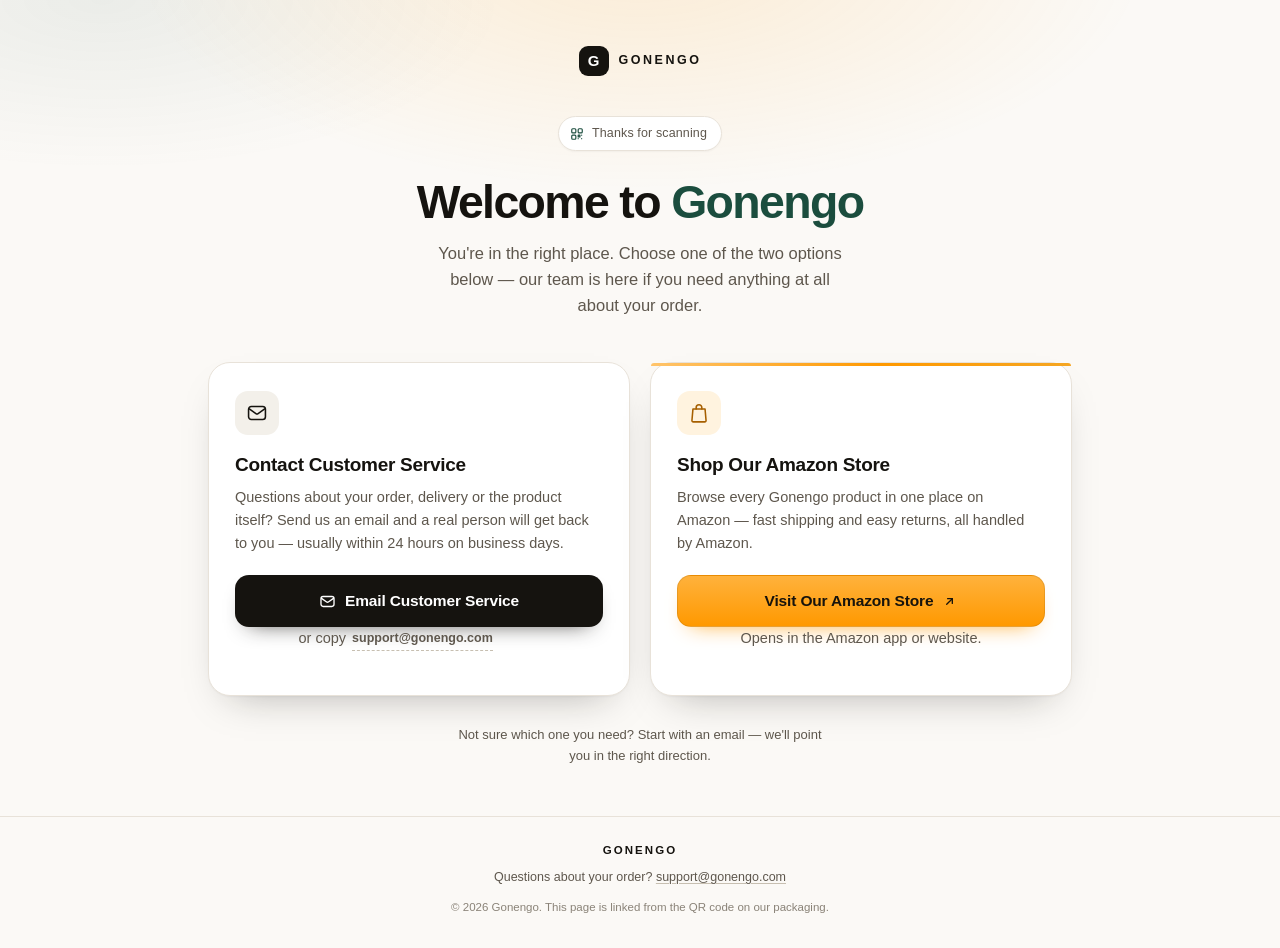
==== index.html @ 6c275774 "1" ====
<!DOCTYPE html>
<!--
  ============================================================
  只需要改两个地方 / ONLY TWO THINGS TO EDIT
   1) 客服邮箱       -> 搜索 "support@gonengo.com"（共 4 处：按钮 mailto、可见文字、页脚）
   2) 亚马逊店铺链接 -> 搜索 "amazon.com/stores"
  ============================================================
-->
<html lang="en">
<head>
<meta charset="utf-8">
<meta name="viewport" content="width=device-width, initial-scale=1">
<title>Gonengo — Customer Service &amp; Amazon Store</title>
<meta name="description" content="Thanks for scanning the code on your Gonengo package. Email our customer service team or shop the full range in our official Amazon store.">
<meta name="theme-color" content="#FBF9F6">
<meta name="color-scheme" content="light">
<meta property="og:type" content="website">
<meta property="og:title" content="Gonengo — Customer Service &amp; Amazon Store">
<meta property="og:description" content="Email our team or shop Gonengo on Amazon.">
<link rel="icon" href="data:image/svg+xml,%3Csvg xmlns='http://www.w3.org/2000/svg' viewBox='0 0 32 32'%3E%3Crect width='32' height='32' rx='8' fill='%23151310'/%3E%3Ctext x='16' y='22.5' font-family='Arial,Helvetica,sans-serif' font-size='17' font-weight='700' fill='%23fff' text-anchor='middle'%3EG%3C/text%3E%3C/svg%3E">
<style>
  :root{
    --bg:#FBF9F6;
    --surface:#FFFFFF;
    --ink:#15130F;
    --ink-soft:#5E574D;
    --line:#E8E2D9;
    --accent:#1B4D3E;
    --amazon:#FF9900;
    --radius:22px;
    --shadow:0 1px 2px rgba(21,19,15,.04), 0 18px 40px -22px rgba(21,19,15,.35);
  }

  *,*::before,*::after{box-sizing:border-box}

  html{-webkit-text-size-adjust:100%}

  body{
    margin:0;
    min-height:100vh;
    min-height:100svh;
    display:flex;
    flex-direction:column;
    background:var(--bg);
    color:var(--ink);
    font-family:-apple-system,BlinkMacSystemFont,"Segoe UI",Roboto,"Helvetica Neue",Arial,"Noto Sans",sans-serif;
    font-size:16px;
    line-height:1.55;
    -webkit-font-smoothing:antialiased;
    -moz-osx-font-smoothing:grayscale;
    overflow-x:hidden;
  }

  ::selection{background:var(--accent);color:#fff}

  /* soft light from the top of the page */
  .glow{
    position:fixed;
    top:0;left:0;right:0;
    height:60vh;
    pointer-events:none;
    z-index:0;
    background:
      radial-gradient(55% 60% at 50% -8%, rgba(255,153,0,.13), transparent 72%),
      radial-gradient(45% 45% at 8% 0%, rgba(27,77,62,.07), transparent 70%);
  }

  .wrap{
    position:relative;
    z-index:1;
    flex:1;
    width:100%;
    max-width:920px;
    margin:0 auto;
    padding:26px 20px 4px;
  }

  /* ---------- brand ---------- */
  .brand{
    display:flex;
    align-items:center;
    justify-content:center;
    gap:10px;
    padding:6px 0 30px;
  }
  .brand__mark{
    width:30px;height:30px;
    border-radius:9px;
    background:var(--ink);
    color:#fff;
    display:grid;place-items:center;
    font-size:15px;font-weight:700;
    letter-spacing:0;
    flex:none;
  }
  .brand__name{
    font-size:12.5px;
    font-weight:600;
    letter-spacing:.2em;
    text-transform:uppercase;
  }

  /* ---------- hero ---------- */
  .hero{
    max-width:620px;
    margin:0 auto;
    text-align:center;
  }
  .pill{
    display:inline-flex;
    align-items:center;
    gap:8px;
    margin:0 0 22px;
    padding:7px 14px 7px 11px;
    background:var(--surface);
    border:1px solid var(--line);
    border-radius:999px;
    box-shadow:0 1px 2px rgba(21,19,15,.04);
    font-size:12.5px;
    font-weight:500;
    color:var(--ink-soft);
    letter-spacing:.01em;
  }
  .pill svg{color:var(--accent);flex:none}

  h1{
    margin:0 0 14px;
    font-size:clamp(2rem,7.4vw,2.9rem);
    line-height:1.08;
    font-weight:700;
    letter-spacing:-.035em;
    text-wrap:balance;
  }
  h1 span{color:var(--accent)}

  .lede{
    margin:0 auto;
    max-width:44ch;
    color:var(--ink-soft);
    font-size:clamp(15px,3.9vw,16.5px);
    text-wrap:pretty;
  }

  /* ---------- cards ---------- */
  .cards{
    display:grid;
    grid-template-columns:1fr;
    gap:16px;
    margin:34px 0 0;
  }

  .card{
    position:relative;
    display:flex;
    flex-direction:column;
    background:var(--surface);
    border:1px solid var(--line);
    border-radius:var(--radius);
    padding:24px 22px 22px;
    box-shadow:var(--shadow);
    animation:rise .65s cubic-bezier(.2,.7,.2,1) both;
  }
  .card:nth-child(2){animation-delay:.09s}

  @keyframes rise{
    from{opacity:0;transform:translateY(14px)}
    to{opacity:1;transform:none}
  }

  /* thin colour strip on the store card */
  .card--store::before{
    content:"";
    position:absolute;
    inset:0 0 auto;
    height:3px;
    border-radius:var(--radius) var(--radius) 0 0;
    background:linear-gradient(90deg,#FFC46B,#FF9900 55%,#F5A623);
  }

  .card__icon{
    width:44px;height:44px;
    margin-bottom:18px;
    border-radius:13px;
    display:grid;place-items:center;
    background:#F3F0EA;
    color:var(--ink);
  }
  .card--store .card__icon{
    background:#FFF3DF;
    color:#A65F00;
  }

  .card h2{
    margin:0 0 8px;
    font-size:19px;
    line-height:1.3;
    font-weight:650;
    letter-spacing:-.015em;
  }
  .card p{
    margin:0 0 20px;
    color:var(--ink-soft);
    font-size:14.5px;
    line-height:1.6;
    text-wrap:pretty;
  }
  .card .btn{margin-top:auto}

  /* ---------- buttons ---------- */
  .btn{
    display:inline-flex;
    align-items:center;
    justify-content:center;
    gap:9px;
    width:100%;
    min-height:52px;
    padding:0 20px;
    border:1px solid transparent;
    border-radius:14px;
    font-family:inherit;
    font-size:15.5px;
    font-weight:600;
    letter-spacing:-.01em;
    text-decoration:none;
    cursor:pointer;
    -webkit-tap-highlight-color:transparent;
    transition:transform .18s ease, box-shadow .22s ease, background-color .18s ease, filter .18s ease;
  }
  .btn svg{flex:none}

  .btn--primary{
    background:var(--ink);
    color:#fff;
    box-shadow:0 10px 22px -14px rgba(21,19,15,.85);
  }
  .btn--amazon{
    background:linear-gradient(180deg,#FFB23C,#FF9900);
    color:#17130C;
    border-color:rgba(120,70,0,.16);
    box-shadow:0 10px 22px -14px rgba(255,153,0,.95);
  }

  .btn:active{transform:scale(.988)}
  .btn:focus-visible{
    outline:2px solid var(--accent);
    outline-offset:3px;
  }

  @media (hover:hover){
    .btn--primary:hover{background:#000;transform:translateY(-1px)}
    .btn--amazon:hover{filter:brightness(1.045);transform:translateY(-1px)}
    .card:hover{box-shadow:0 1px 2px rgba(21,19,15,.04), 0 26px 50px -24px rgba(21,19,15,.42)}
  }

  /* ---------- small print inside cards ---------- */
  .meta{
    display:flex;
    align-items:center;
    justify-content:center;
    flex-wrap:wrap;
    gap:2px 6px;
    margin:13px 0 0;
    font-size:12.5px;
    line-height:1.7;
    color:var(--ink-soft);
    text-align:center;
  }
  .copy-btn{
    font:inherit;
    font-size:12.5px;
    font-weight:600;
    color:var(--ink-soft);
    background:none;
    border:0;
    padding:0 0 2px;
    border-bottom:1px dashed #C7BFB1;
    cursor:pointer;
    transition:color .15s, border-color .15s;
  }
  .copy-btn:focus-visible{outline:2px solid var(--accent);outline-offset:3px;border-radius:3px}
  @media (hover:hover){.copy-btn:hover{color:var(--ink);border-color:var(--ink)}}

  .status{
    font-size:12px;
    font-weight:600;
    color:var(--accent);
    opacity:0;
    transition:opacity .2s;
  }
  .status.is-on{opacity:1}

  /* ---------- hint + footer ---------- */
  .hint{
    max-width:52ch;
    margin:28px auto 0;
    text-align:center;
    font-size:13px;
    line-height:1.65;
    color:var(--ink-soft);
  }

  footer{
    position:relative;
    z-index:1;
    margin-top:46px;
    padding:24px 20px calc(30px + env(safe-area-inset-bottom));
    border-top:1px solid var(--line);
    text-align:center;
    color:var(--ink-soft);
    font-size:12.5px;
    line-height:1.7;
  }
  .footer__brand{
    margin:0 0 6px;
    font-size:11.5px;
    font-weight:600;
    letter-spacing:.18em;
    text-transform:uppercase;
    color:var(--ink);
  }
  footer p{margin:0}
  footer a{color:var(--ink-soft);text-decoration:underline;text-underline-offset:2px;text-decoration-color:#C7BFB1}
  @media (hover:hover){footer a:hover{color:var(--ink);text-decoration-color:var(--ink)}}
  .fine{
    margin-top:10px;
    font-size:11.5px;
    color:#8A8378;
  }

  /* ---------- desktop ---------- */
  @media (min-width:760px){
    .wrap{padding:40px 28px 4px}
    .brand{padding-bottom:40px}
    .cards{grid-template-columns:1fr 1fr;gap:20px;margin-top:44px}
    .card{padding:28px 26px 24px}
    .hero .pill{margin-bottom:26px}
  }

  @media (prefers-reduced-motion:reduce){
    *,*::before,*::after{
      animation-duration:.001ms !important;
      animation-delay:0ms !important;
      transition-duration:.001ms !important;
    }
  }
</style>
</head>
<body>

<div class="glow" aria-hidden="true"></div>

<main class="wrap">

  <header class="brand">
    <span class="brand__mark" aria-hidden="true">G</span>
    <span class="brand__name">Gonengo</span>
  </header>

  <section class="hero">
    <p class="pill">
      <svg width="14" height="14" viewBox="0 0 24 24" fill="none" stroke="currentColor" stroke-width="2" stroke-linecap="round" stroke-linejoin="round" aria-hidden="true">
        <rect x="3" y="3" width="7" height="7" rx="1.6"/>
        <rect x="14" y="3" width="7" height="7" rx="1.6"/>
        <rect x="3" y="14" width="7" height="7" rx="1.6"/>
        <path d="M14 14h3v3h-3zM20 14v.01M14 20v.01M20 20v.01"/>
      </svg>
      Thanks for scanning
    </p>

    <h1>Welcome to <span>Gonengo</span></h1>
    <p class="lede">
      You're in the right place. Choose one of the two options below — our team is here
      if you need anything at all about your order.
    </p>
  </section>

  <section class="cards">

    <!-- ============ 1. CUSTOMER SERVICE ============ -->
    <article class="card">
      <div class="card__icon" aria-hidden="true">
        <svg width="22" height="22" viewBox="0 0 24 24" fill="none" stroke="currentColor" stroke-width="1.7" stroke-linecap="round" stroke-linejoin="round">
          <rect x="2.8" y="5" width="18.4" height="14" rx="3"/>
          <path d="m3.6 7.6 7.2 5.1a2.1 2.1 0 0 0 2.4 0l7.2-5.1"/>
        </svg>
      </div>

      <h2>Contact Customer Service</h2>
      <p>
        Questions about your order, delivery or the product itself? Send us an email and a
        real person will get back to you — usually within 24 hours on business days.
      </p>

      <a class="btn btn--primary"
         href="mailto:support@gonengo.com?subject=Order%20help%20-%20Gonengo&body=Hi%20Gonengo%20team%2C%0A%0AI%20scanned%20the%20code%20on%20my%20package.%0A%0AMy%20question%3A%20%0A%0AOrder%20number%20(if%20any)%3A%20%0A">
        <svg width="17" height="17" viewBox="0 0 24 24" fill="none" stroke="currentColor" stroke-width="1.9" stroke-linecap="round" stroke-linejoin="round" aria-hidden="true">
          <rect x="2.8" y="5" width="18.4" height="14" rx="3"/>
          <path d="m3.6 7.6 7.2 5.1a2.1 2.1 0 0 0 2.4 0l7.2-5.1"/>
        </svg>
        Email Customer Service
      </a>

      <p class="meta">
        <span>or copy</span>
        <button type="button" class="copy-btn" data-copy="support@gonengo.com">support@gonengo.com</button>
        <span class="status" id="copy-status" role="status" aria-live="polite">Copied</span>
      </p>
    </article>

    <!-- ============ 2. AMAZON STORE ============ -->
    <article class="card card--store">
      <div class="card__icon" aria-hidden="true">
        <svg width="22" height="22" viewBox="0 0 24 24" fill="none" stroke="currentColor" stroke-width="1.7" stroke-linecap="round" stroke-linejoin="round">
          <path d="M5.4 7.6h13.2l1.1 12.6a1.4 1.4 0 0 1-1.4 1.5H5.7a1.4 1.4 0 0 1-1.4-1.5L5.4 7.6Z"/>
          <path d="M8.9 7.6V6.2a3.1 3.1 0 0 1 6.2 0v1.4"/>
        </svg>
      </div>

      <h2>Shop Our Amazon Store</h2>
      <p>
        Browse every Gonengo product in one place on Amazon — fast shipping and easy
        returns, all handled by Amazon.
      </p>

      <a class="btn btn--amazon"
         href="https://www.amazon.com/stores/page/F97393AD-041B-486A-B5DB-0F503C40956B"
         target="_blank" rel="noopener">
        Visit Our Amazon Store
        <svg width="15" height="15" viewBox="0 0 24 24" fill="none" stroke="currentColor" stroke-width="2.1" stroke-linecap="round" stroke-linejoin="round" aria-hidden="true">
          <path d="M7.5 16.5 16.5 7.5"/>
          <path d="M9 7.5h7.5V15"/>
        </svg>
      </a>

      <p class="meta">Opens in the Amazon app or website.</p>
    </article>

  </section>

  <p class="hint">
    Not sure which one you need? Start with an email — we'll point you in the right direction.
  </p>

</main>

<footer>
  <p class="footer__brand">Gonengo</p>
  <p>Questions about your order? <a href="mailto:support@gonengo.com?subject=Order%20help%20-%20Gonengo">support@gonengo.com</a></p>
  <p class="fine">© <span id="year">2026</span> Gonengo. This page is linked from the QR code on our packaging.</p>
</footer>

<script>
  (function () {
    var year = document.getElementById('year');
    if (year) year.textContent = new Date().getFullYear();

    var status = document.getElementById('copy-status');
    document.querySelectorAll('[data-copy]').forEach(function (btn) {
      btn.addEventListener('click', function () {
        var text = btn.getAttribute('data-copy');
        if (!navigator.clipboard || !navigator.clipboard.writeText) return;
        navigator.clipboard.writeText(text).then(function () {
          if (!status) return;
          status.classList.add('is-on');
          setTimeout(function () { status.classList.remove('is-on'); }, 1600);
        }).catch(function () {});
      });
    });
  })();
</script>

</body>
</html>
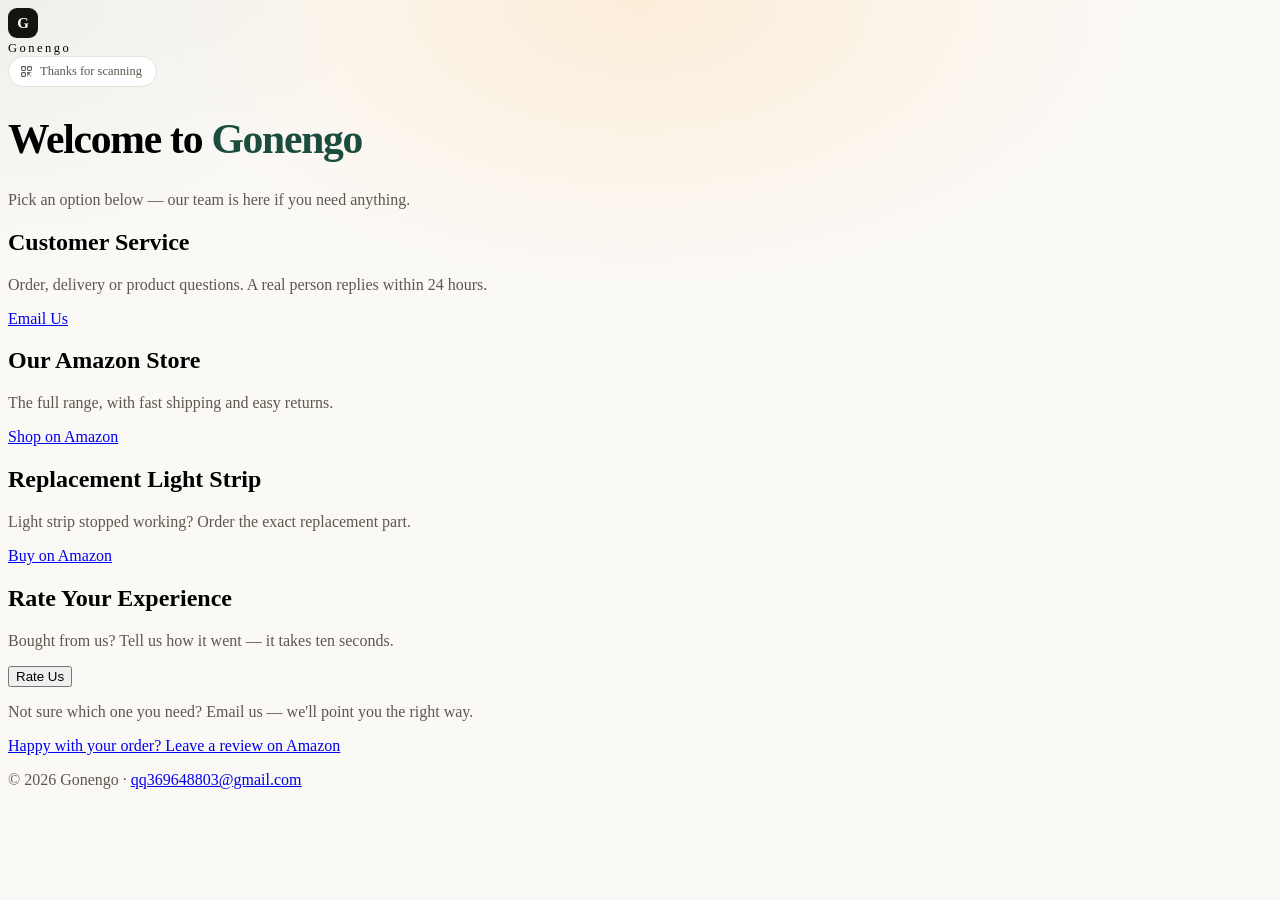
==== commit 42c00cf7: "2" ====
--- a/index.html
+++ b/index.html
@@ -1,471 +1,386 @@
 <!DOCTYPE html>
 <!--
   ============================================================
-  只需要改两个地方 / ONLY TWO THINGS TO EDIT
-   1) 客服邮箱       -> 搜索 "support@gonengo.com"（共 4 处：按钮 mailto、可见文字、页脚）
-   2) 亚马逊店铺链接 -> 搜索 "amazon.com/stores"
+  样式：Bootstrap 5.3.3（本地 vendor/bootstrap.min.css，无 CDN 依赖）
+  要改的 4 个链接，直接搜关键词：
+    1) 客服邮箱        -> "qq369648803@gmail.com"
+    2) 亚马逊店铺      -> "amazon.com/stores"
+    3) 灯条购买        -> "B0DC6FLTDQ"
+    4) 评论跳转        -> "review-your-purchases"
   ============================================================
 -->
-<html lang="en">
+<html lang="en" data-bs-theme="light">
 <head>
 <meta charset="utf-8">
 <meta name="viewport" content="width=device-width, initial-scale=1">
 <title>Gonengo — Customer Service &amp; Amazon Store</title>
-<meta name="description" content="Thanks for scanning the code on your Gonengo package. Email our customer service team or shop the full range in our official Amazon store.">
+<meta name="description" content="Thanks for scanning the code on your Gonengo package. Contact our team, shop our Amazon store, order a replacement part, or rate your experience.">
 <meta name="theme-color" content="#FBF9F6">
-<meta name="color-scheme" content="light">
-<meta property="og:type" content="website">
-<meta property="og:title" content="Gonengo — Customer Service &amp; Amazon Store">
-<meta property="og:description" content="Email our team or shop Gonengo on Amazon.">
 <link rel="icon" href="data:image/svg+xml,%3Csvg xmlns='http://www.w3.org/2000/svg' viewBox='0 0 32 32'%3E%3Crect width='32' height='32' rx='8' fill='%23151310'/%3E%3Ctext x='16' y='22.5' font-family='Arial,Helvetica,sans-serif' font-size='17' font-weight='700' fill='%23fff' text-anchor='middle'%3EG%3C/text%3E%3C/svg%3E">
+<link rel="stylesheet" href="vendor/bootstrap.min.css">
 <style>
+  /* --- 只在 Bootstrap 之上做一层“品牌皮”，不重写布局 --- */
   :root{
-    --bg:#FBF9F6;
-    --surface:#FFFFFF;
-    --ink:#15130F;
-    --ink-soft:#5E574D;
-    --line:#E8E2D9;
-    --accent:#1B4D3E;
-    --amazon:#FF9900;
-    --radius:22px;
-    --shadow:0 1px 2px rgba(21,19,15,.04), 0 18px 40px -22px rgba(21,19,15,.35);
-  }
-
-  *,*::before,*::after{box-sizing:border-box}
-
-  html{-webkit-text-size-adjust:100%}
+    --bs-body-bg:#FBF9F6;
+    --bs-body-color:#15130F;
+    --bs-body-color-rgb:21,19,15;
+    --bs-border-color:#E8E2D9;
+    --bs-secondary-color:#5E574D;
+    --bs-border-radius:14px;
+    --bs-border-radius-lg:16px;
+    --bs-border-radius-xl:20px;
+    --bs-warning:#FF9900;
+    --bs-warning-rgb:255,153,0;
+    --brand-green:#1B4D3E;
+  }
 
   body{
-    margin:0;
-    min-height:100vh;
-    min-height:100svh;
-    display:flex;
-    flex-direction:column;
-    background:var(--bg);
-    color:var(--ink);
-    font-family:-apple-system,BlinkMacSystemFont,"Segoe UI",Roboto,"Helvetica Neue",Arial,"Noto Sans",sans-serif;
-    font-size:16px;
-    line-height:1.55;
+    background:
+      radial-gradient(55% 45% at 50% 0%, rgba(255,153,0,.12), transparent 70%),
+      radial-gradient(40% 40% at 0% 0%, rgba(27,77,62,.06), transparent 70%),
+      var(--bs-body-bg);
+    background-attachment:fixed;
     -webkit-font-smoothing:antialiased;
-    -moz-osx-font-smoothing:grayscale;
-    overflow-x:hidden;
-  }
-
-  ::selection{background:var(--accent);color:#fff}
-
-  /* soft light from the top of the page */
-  .glow{
-    position:fixed;
-    top:0;left:0;right:0;
-    height:60vh;
-    pointer-events:none;
-    z-index:0;
-    background:
-      radial-gradient(55% 60% at 50% -8%, rgba(255,153,0,.13), transparent 72%),
-      radial-gradient(45% 45% at 8% 0%, rgba(27,77,62,.07), transparent 70%);
-  }
-
-  .wrap{
-    position:relative;
-    z-index:1;
-    flex:1;
-    width:100%;
-    max-width:920px;
-    margin:0 auto;
-    padding:26px 20px 4px;
-  }
-
-  /* ---------- brand ---------- */
-  .brand{
-    display:flex;
-    align-items:center;
-    justify-content:center;
-    gap:10px;
-    padding:6px 0 30px;
-  }
-  .brand__mark{
-    width:30px;height:30px;
-    border-radius:9px;
-    background:var(--ink);
-    color:#fff;
+  }
+
+  .brand-mark{
+    width:30px;height:30px;border-radius:9px;background:#15130F;color:#fff;
+    display:grid;place-items:center;font-size:15px;font-weight:700;
+  }
+
+  .pill{
+    display:inline-flex;align-items:center;gap:7px;
+    padding:7px 14px 7px 11px;border-radius:999px;
+    background:#fff;border:1px solid var(--bs-border-color);
+    font-size:12.5px;color:var(--bs-secondary-color);
+  }
+
+  .brand-accent{color:var(--brand-green)}
+
+  .card{--bs-card-bg:#fff;--bs-card-border-color:var(--bs-border-color);--bs-card-border-radius:20px}
+
+  .btn-warning{
+    --bs-btn-color:#17130C;--bs-btn-hover-color:#17130C;--bs-btn-active-color:#17130C;
+    --bs-btn-bg:#FF9900;--bs-btn-hover-bg:#FFA81F;--bs-btn-active-bg:#F08C00;
+    --bs-btn-border-color:#F09100;
+  }
+
+  /* --- 评分弹窗 --- */
+  dialog{
+    width:min(400px, calc(100% - 28px));
+    padding:0;border:0;border-radius:22px;background:#fff;color:var(--bs-body-color);
+    box-shadow:0 30px 70px -30px rgba(0,0,0,.55);
+  }
+  dialog:focus{outline:none}
+  dialog::backdrop{background:rgba(21,19,15,.45)}
+  dialog[open]{animation:pop .18s ease-out}
+  @keyframes pop{from{opacity:0;transform:translateY(8px) scale(.98)}to{opacity:1;transform:none}}
+
+  .star{
+    width:46px;height:46px;padding:0;border-radius:14px;
+    border:1px solid var(--bs-border-color);background:#fff;color:#C3BCAF;
     display:grid;place-items:center;
-    font-size:15px;font-weight:700;
-    letter-spacing:0;
-    flex:none;
-  }
-  .brand__name{
-    font-size:12.5px;
-    font-weight:600;
-    letter-spacing:.2em;
-    text-transform:uppercase;
-  }
-
-  /* ---------- hero ---------- */
-  .hero{
-    max-width:620px;
-    margin:0 auto;
-    text-align:center;
-  }
-  .pill{
-    display:inline-flex;
-    align-items:center;
-    gap:8px;
-    margin:0 0 22px;
-    padding:7px 14px 7px 11px;
-    background:var(--surface);
-    border:1px solid var(--line);
-    border-radius:999px;
-    box-shadow:0 1px 2px rgba(21,19,15,.04);
-    font-size:12.5px;
-    font-weight:500;
-    color:var(--ink-soft);
-    letter-spacing:.01em;
-  }
-  .pill svg{color:var(--accent);flex:none}
-
-  h1{
-    margin:0 0 14px;
-    font-size:clamp(2rem,7.4vw,2.9rem);
-    line-height:1.08;
-    font-weight:700;
-    letter-spacing:-.035em;
-    text-wrap:balance;
-  }
-  h1 span{color:var(--accent)}
-
-  .lede{
-    margin:0 auto;
-    max-width:44ch;
-    color:var(--ink-soft);
-    font-size:clamp(15px,3.9vw,16.5px);
-    text-wrap:pretty;
-  }
-
-  /* ---------- cards ---------- */
-  .cards{
-    display:grid;
-    grid-template-columns:1fr;
-    gap:16px;
-    margin:34px 0 0;
-  }
-
-  .card{
-    position:relative;
-    display:flex;
-    flex-direction:column;
-    background:var(--surface);
-    border:1px solid var(--line);
-    border-radius:var(--radius);
-    padding:24px 22px 22px;
-    box-shadow:var(--shadow);
-    animation:rise .65s cubic-bezier(.2,.7,.2,1) both;
-  }
-  .card:nth-child(2){animation-delay:.09s}
-
-  @keyframes rise{
-    from{opacity:0;transform:translateY(14px)}
-    to{opacity:1;transform:none}
-  }
-
-  /* thin colour strip on the store card */
-  .card--store::before{
-    content:"";
-    position:absolute;
-    inset:0 0 auto;
-    height:3px;
-    border-radius:var(--radius) var(--radius) 0 0;
-    background:linear-gradient(90deg,#FFC46B,#FF9900 55%,#F5A623);
-  }
-
-  .card__icon{
-    width:44px;height:44px;
-    margin-bottom:18px;
-    border-radius:13px;
-    display:grid;place-items:center;
-    background:#F3F0EA;
-    color:var(--ink);
-  }
-  .card--store .card__icon{
-    background:#FFF3DF;
-    color:#A65F00;
-  }
-
-  .card h2{
-    margin:0 0 8px;
-    font-size:19px;
-    line-height:1.3;
-    font-weight:650;
-    letter-spacing:-.015em;
-  }
-  .card p{
-    margin:0 0 20px;
-    color:var(--ink-soft);
-    font-size:14.5px;
-    line-height:1.6;
-    text-wrap:pretty;
-  }
-  .card .btn{margin-top:auto}
-
-  /* ---------- buttons ---------- */
-  .btn{
-    display:inline-flex;
-    align-items:center;
-    justify-content:center;
-    gap:9px;
-    width:100%;
-    min-height:52px;
-    padding:0 20px;
-    border:1px solid transparent;
-    border-radius:14px;
-    font-family:inherit;
-    font-size:15.5px;
-    font-weight:600;
-    letter-spacing:-.01em;
-    text-decoration:none;
-    cursor:pointer;
+    transition:color .15s ease, background-color .15s ease, border-color .15s ease;
     -webkit-tap-highlight-color:transparent;
-    transition:transform .18s ease, box-shadow .22s ease, background-color .18s ease, filter .18s ease;
-  }
-  .btn svg{flex:none}
-
-  .btn--primary{
-    background:var(--ink);
-    color:#fff;
-    box-shadow:0 10px 22px -14px rgba(21,19,15,.85);
-  }
-  .btn--amazon{
-    background:linear-gradient(180deg,#FFB23C,#FF9900);
-    color:#17130C;
-    border-color:rgba(120,70,0,.16);
-    box-shadow:0 10px 22px -14px rgba(255,153,0,.95);
-  }
-
-  .btn:active{transform:scale(.988)}
-  .btn:focus-visible{
-    outline:2px solid var(--accent);
-    outline-offset:3px;
-  }
-
-  @media (hover:hover){
-    .btn--primary:hover{background:#000;transform:translateY(-1px)}
-    .btn--amazon:hover{filter:brightness(1.045);transform:translateY(-1px)}
-    .card:hover{box-shadow:0 1px 2px rgba(21,19,15,.04), 0 26px 50px -24px rgba(21,19,15,.42)}
-  }
-
-  /* ---------- small print inside cards ---------- */
-  .meta{
-    display:flex;
-    align-items:center;
-    justify-content:center;
-    flex-wrap:wrap;
-    gap:2px 6px;
-    margin:13px 0 0;
-    font-size:12.5px;
-    line-height:1.7;
-    color:var(--ink-soft);
-    text-align:center;
-  }
-  .copy-btn{
-    font:inherit;
-    font-size:12.5px;
-    font-weight:600;
-    color:var(--ink-soft);
-    background:none;
-    border:0;
-    padding:0 0 2px;
-    border-bottom:1px dashed #C7BFB1;
-    cursor:pointer;
-    transition:color .15s, border-color .15s;
-  }
-  .copy-btn:focus-visible{outline:2px solid var(--accent);outline-offset:3px;border-radius:3px}
-  @media (hover:hover){.copy-btn:hover{color:var(--ink);border-color:var(--ink)}}
-
-  .status{
-    font-size:12px;
-    font-weight:600;
-    color:var(--accent);
-    opacity:0;
-    transition:opacity .2s;
-  }
-  .status.is-on{opacity:1}
-
-  /* ---------- hint + footer ---------- */
-  .hint{
-    max-width:52ch;
-    margin:28px auto 0;
-    text-align:center;
-    font-size:13px;
-    line-height:1.65;
-    color:var(--ink-soft);
-  }
-
-  footer{
-    position:relative;
-    z-index:1;
-    margin-top:46px;
-    padding:24px 20px calc(30px + env(safe-area-inset-bottom));
-    border-top:1px solid var(--line);
-    text-align:center;
-    color:var(--ink-soft);
-    font-size:12.5px;
-    line-height:1.7;
-  }
-  .footer__brand{
-    margin:0 0 6px;
-    font-size:11.5px;
-    font-weight:600;
-    letter-spacing:.18em;
-    text-transform:uppercase;
-    color:var(--ink);
-  }
-  footer p{margin:0}
-  footer a{color:var(--ink-soft);text-decoration:underline;text-underline-offset:2px;text-decoration-color:#C7BFB1}
-  @media (hover:hover){footer a:hover{color:var(--ink);text-decoration-color:var(--ink)}}
-  .fine{
-    margin-top:10px;
-    font-size:11.5px;
-    color:#8A8378;
-  }
-
-  /* ---------- desktop ---------- */
-  @media (min-width:760px){
-    .wrap{padding:40px 28px 4px}
-    .brand{padding-bottom:40px}
-    .cards{grid-template-columns:1fr 1fr;gap:20px;margin-top:44px}
-    .card{padding:28px 26px 24px}
-    .hero .pill{margin-bottom:26px}
-  }
+  }
+  .star:hover{border-color:#E9C89A}
+  .star.is-on{color:#FF9900;background:#FFF6E6;border-color:#F5C77E}
+  .star:focus-visible{outline:2px solid var(--brand-green);outline-offset:2px}
 
   @media (prefers-reduced-motion:reduce){
-    *,*::before,*::after{
-      animation-duration:.001ms !important;
-      animation-delay:0ms !important;
-      transition-duration:.001ms !important;
-    }
+    *{animation-duration:.001ms !important;transition-duration:.001ms !important}
   }
 </style>
 </head>
 <body>
 
-<div class="glow" aria-hidden="true"></div>
-
-<main class="wrap">
-
-  <header class="brand">
-    <span class="brand__mark" aria-hidden="true">G</span>
-    <span class="brand__name">Gonengo</span>
-  </header>
-
-  <section class="hero">
-    <p class="pill">
-      <svg width="14" height="14" viewBox="0 0 24 24" fill="none" stroke="currentColor" stroke-width="2" stroke-linecap="round" stroke-linejoin="round" aria-hidden="true">
-        <rect x="3" y="3" width="7" height="7" rx="1.6"/>
-        <rect x="14" y="3" width="7" height="7" rx="1.6"/>
-        <rect x="3" y="14" width="7" height="7" rx="1.6"/>
-        <path d="M14 14h3v3h-3zM20 14v.01M14 20v.01M20 20v.01"/>
+<main class="container py-4 py-md-5" style="max-width:780px">
+
+  <!-- brand -->
+  <div class="text-center mb-4 mb-md-5">
+    <div class="d-inline-flex align-items-center gap-2">
+      <span class="brand-mark" aria-hidden="true">G</span>
+      <span class="fw-semibold text-uppercase" style="font-size:12.5px;letter-spacing:.2em">Gonengo</span>
+    </div>
+  </div>
+
+  <!-- hero -->
+  <div class="text-center mb-4">
+    <span class="pill mb-3">
+      <svg width="13" height="13" viewBox="0 0 24 24" fill="none" stroke="currentColor" stroke-width="2" stroke-linecap="round" stroke-linejoin="round" aria-hidden="true">
+        <rect x="3" y="3" width="7" height="7" rx="1.6"/><rect x="14" y="3" width="7" height="7" rx="1.6"/>
+        <rect x="3" y="14" width="7" height="7" rx="1.6"/><path d="M14 14h3v3h-3zM20 14v.01M14 20v.01M20 20v.01"/>
       </svg>
       Thanks for scanning
+    </span>
+    <h1 class="fw-bold mb-2" style="font-size:clamp(1.9rem,6.4vw,2.6rem);letter-spacing:-.03em">
+      Welcome to <span class="brand-accent">Gonengo</span>
+    </h1>
+    <p class="mb-0" style="color:var(--bs-secondary-color)">Pick an option below — our team is here if you need anything.</p>
+  </div>
+
+  <!-- 4 个入口 -->
+  <div class="row g-3">
+
+    <!-- 1. 客服 -->
+    <div class="col-12 col-md-6">
+      <div class="card h-100 border shadow-sm">
+        <div class="card-body p-4 d-flex flex-column">
+          <h2 class="h6 fw-bold mb-1">Customer Service</h2>
+          <p class="small mb-3 flex-grow-1" style="color:var(--bs-secondary-color)">
+            Order, delivery or product questions. A real person replies within 24 hours.
+          </p>
+          <a class="btn btn-dark w-100 py-2"
+             href="mailto:qq369648803@gmail.com?subject=Order%20help%20-%20Gonengo&amp;body=Hi%20Gonengo%20team%2C%0A%0AI%20scanned%20the%20code%20on%20my%20package.%0A%0AMy%20question%3A%20%0A%0AOrder%20number%20(if%20any)%3A%20%0A">
+            Email Us
+          </a>
+        </div>
+      </div>
+    </div>
+
+    <!-- 2. 亚马逊店铺 -->
+    <div class="col-12 col-md-6">
+      <div class="card h-100 border shadow-sm">
+        <div class="card-body p-4 d-flex flex-column">
+          <h2 class="h6 fw-bold mb-1">Our Amazon Store</h2>
+          <p class="small mb-3 flex-grow-1" style="color:var(--bs-secondary-color)">
+            The full range, with fast shipping and easy returns.
+          </p>
+          <a class="btn btn-warning w-100 py-2 fw-semibold"
+             href="https://www.amazon.com/stores/page/F97393AD-041B-486A-B5DB-0F503C40956B"
+             target="_blank" rel="noopener">
+            Shop on Amazon
+          </a>
+        </div>
+      </div>
+    </div>
+
+    <!-- 3. 灯条替换件 -->
+    <div class="col-12 col-md-6">
+      <div class="card h-100 border shadow-sm">
+        <div class="card-body p-4 d-flex flex-column">
+          <h2 class="h6 fw-bold mb-1">Replacement Light Strip</h2>
+          <p class="small mb-3 flex-grow-1" style="color:var(--bs-secondary-color)">
+            Light strip stopped working? Order the exact replacement part.
+          </p>
+          <a class="btn btn-outline-dark w-100 py-2"
+             href="https://www.amazon.com/gp/product/B0DC6FLTDQ"
+             target="_blank" rel="noopener">
+            Buy on Amazon
+          </a>
+        </div>
+      </div>
+    </div>
+
+    <!-- 4. 评分 -->
+    <div class="col-12 col-md-6">
+      <div class="card h-100 border shadow-sm">
+        <div class="card-body p-4 d-flex flex-column">
+          <h2 class="h6 fw-bold mb-1">Rate Your Experience</h2>
+          <p class="small mb-3 flex-grow-1" style="color:var(--bs-secondary-color)">
+            Bought from us? Tell us how it went — it takes ten seconds.
+          </p>
+          <button type="button" class="btn btn-outline-dark w-100 py-2" id="btn-open-review">
+            Rate Us
+          </button>
+        </div>
+      </div>
+    </div>
+
+  </div>
+
+  <p class="text-center small mt-4 mb-0" style="color:var(--bs-secondary-color)">
+    Not sure which one you need? Email us — we'll point you the right way.
+  </p>
+
+  <!-- 常驻评论入口：所有人都能看到，不跟评分挂钩 -->
+  <p class="text-center small mt-2 mb-0">
+    <a class="link-secondary" href="https://www.amazon.com/review/review-your-purchases" target="_blank" rel="noopener">
+      Happy with your order? Leave a review on Amazon
+    </a>
+  </p>
+
+</main>
+
+<footer class="text-center small py-4" style="color:var(--bs-secondary-color)">
+  © <span id="year">2026</span> Gonengo ·
+  <a class="link-secondary" href="mailto:qq369648803@gmail.com">qq369648803@gmail.com</a>
+</footer>
+
+<!-- ==================== 评分弹窗 ==================== -->
+<dialog id="review-dialog" aria-labelledby="rd-title" tabindex="-1">
+
+  <!-- step 1：选星 -->
+  <div class="p-4" data-step="1">
+    <h2 class="h5 fw-bold mb-1" id="rd-title">How was your order?</h2>
+    <p class="small mb-0" style="color:var(--bs-secondary-color)">Tap a rating below.</p>
+
+    <div class="d-flex justify-content-center gap-2 my-4" role="group" aria-label="Star rating">
+      <button type="button" class="star" data-value="1" aria-label="1 star">
+        <svg width="24" height="24" viewBox="0 0 24 24" fill="none" stroke="currentColor" stroke-width="1.7" stroke-linejoin="round" aria-hidden="true">
+          <path d="M12 3.7l2.6 5.2 5.8.8-4.2 4.1 1 5.8-5.2-2.7-5.2 2.7 1-5.8-4.2-4.1 5.8-.8z"/>
+        </svg>
+      </button>
+      <button type="button" class="star" data-value="2" aria-label="2 stars">
+        <svg width="24" height="24" viewBox="0 0 24 24" fill="none" stroke="currentColor" stroke-width="1.7" stroke-linejoin="round" aria-hidden="true">
+          <path d="M12 3.7l2.6 5.2 5.8.8-4.2 4.1 1 5.8-5.2-2.7-5.2 2.7 1-5.8-4.2-4.1 5.8-.8z"/>
+        </svg>
+      </button>
+      <button type="button" class="star" data-value="3" aria-label="3 stars">
+        <svg width="24" height="24" viewBox="0 0 24 24" fill="none" stroke="currentColor" stroke-width="1.7" stroke-linejoin="round" aria-hidden="true">
+          <path d="M12 3.7l2.6 5.2 5.8.8-4.2 4.1 1 5.8-5.2-2.7-5.2 2.7 1-5.8-4.2-4.1 5.8-.8z"/>
+        </svg>
+      </button>
+      <button type="button" class="star" data-value="4" aria-label="4 stars">
+        <svg width="24" height="24" viewBox="0 0 24 24" fill="none" stroke="currentColor" stroke-width="1.7" stroke-linejoin="round" aria-hidden="true">
+          <path d="M12 3.7l2.6 5.2 5.8.8-4.2 4.1 1 5.8-5.2-2.7-5.2 2.7 1-5.8-4.2-4.1 5.8-.8z"/>
+        </svg>
+      </button>
+      <button type="button" class="star" data-value="5" aria-label="5 stars">
+        <svg width="24" height="24" viewBox="0 0 24 24" fill="none" stroke="currentColor" stroke-width="1.7" stroke-linejoin="round" aria-hidden="true">
+          <path d="M12 3.7l2.6 5.2 5.8.8-4.2 4.1 1 5.8-5.2-2.7-5.2 2.7 1-5.8-4.2-4.1 5.8-.8z"/>
+        </svg>
+      </button>
+    </div>
+
+    <p class="text-center small mb-3" id="rating-label" style="color:var(--bs-secondary-color)">No rating selected</p>
+
+    <div class="d-grid gap-2">
+      <button type="button" class="btn btn-dark py-2" id="btn-continue" disabled>Continue</button>
+      <button type="button" class="btn btn-link btn-sm text-decoration-none" data-close style="color:var(--bs-secondary-color)">Cancel</button>
+    </div>
+  </div>
+
+  <!-- step 2：确认 -->
+  <div class="p-4" data-step="2" hidden>
+    <h2 class="h5 fw-bold mb-1">Just to confirm</h2>
+    <p class="small mb-4" style="color:var(--bs-secondary-color)">
+      You're giving us <strong id="confirm-score" style="color:var(--bs-body-color)">4 out of 5 stars</strong>. Submit?
     </p>
-
-    <h1>Welcome to <span>Gonengo</span></h1>
-    <p class="lede">
-      You're in the right place. Choose one of the two options below — our team is here
-      if you need anything at all about your order.
+    <div class="d-grid gap-2">
+      <button type="button" class="btn btn-dark py-2" id="btn-confirm">Yes, submit</button>
+      <button type="button" class="btn btn-outline-secondary py-2" id="btn-back">Change rating</button>
+    </div>
+  </div>
+
+  <!-- step 3：五星 —— 去亚马逊 -->
+  <div class="p-4 text-center" data-step="high" hidden>
+    <div class="mb-3">
+      <svg width="46" height="46" viewBox="0 0 24 24" fill="none" stroke="#1B4D3E" stroke-width="1.6" stroke-linecap="round" stroke-linejoin="round" aria-hidden="true">
+        <circle cx="12" cy="12" r="9"/><path d="m8.2 12.4 2.6 2.6 4.9-5.4"/>
+      </svg>
+    </div>
+    <h2 class="h5 fw-bold mb-1">Thank you!</h2>
+    <p class="small mb-4" style="color:var(--bs-secondary-color)">
+      Taking you to Amazon so you can post it there — it helps us more than you know.
     </p>
-  </section>
-
-  <section class="cards">
-
-    <!-- ============ 1. CUSTOMER SERVICE ============ -->
-    <article class="card">
-      <div class="card__icon" aria-hidden="true">
-        <svg width="22" height="22" viewBox="0 0 24 24" fill="none" stroke="currentColor" stroke-width="1.7" stroke-linecap="round" stroke-linejoin="round">
-          <rect x="2.8" y="5" width="18.4" height="14" rx="3"/>
-          <path d="m3.6 7.6 7.2 5.1a2.1 2.1 0 0 0 2.4 0l7.2-5.1"/>
-        </svg>
-      </div>
-
-      <h2>Contact Customer Service</h2>
-      <p>
-        Questions about your order, delivery or the product itself? Send us an email and a
-        real person will get back to you — usually within 24 hours on business days.
-      </p>
-
-      <a class="btn btn--primary"
-         href="mailto:support@gonengo.com?subject=Order%20help%20-%20Gonengo&body=Hi%20Gonengo%20team%2C%0A%0AI%20scanned%20the%20code%20on%20my%20package.%0A%0AMy%20question%3A%20%0A%0AOrder%20number%20(if%20any)%3A%20%0A">
-        <svg width="17" height="17" viewBox="0 0 24 24" fill="none" stroke="currentColor" stroke-width="1.9" stroke-linecap="round" stroke-linejoin="round" aria-hidden="true">
-          <rect x="2.8" y="5" width="18.4" height="14" rx="3"/>
-          <path d="m3.6 7.6 7.2 5.1a2.1 2.1 0 0 0 2.4 0l7.2-5.1"/>
-        </svg>
-        Email Customer Service
-      </a>
-
-      <p class="meta">
-        <span>or copy</span>
-        <button type="button" class="copy-btn" data-copy="support@gonengo.com">support@gonengo.com</button>
-        <span class="status" id="copy-status" role="status" aria-live="polite">Copied</span>
-      </p>
-    </article>
-
-    <!-- ============ 2. AMAZON STORE ============ -->
-    <article class="card card--store">
-      <div class="card__icon" aria-hidden="true">
-        <svg width="22" height="22" viewBox="0 0 24 24" fill="none" stroke="currentColor" stroke-width="1.7" stroke-linecap="round" stroke-linejoin="round">
-          <path d="M5.4 7.6h13.2l1.1 12.6a1.4 1.4 0 0 1-1.4 1.5H5.7a1.4 1.4 0 0 1-1.4-1.5L5.4 7.6Z"/>
-          <path d="M8.9 7.6V6.2a3.1 3.1 0 0 1 6.2 0v1.4"/>
-        </svg>
-      </div>
-
-      <h2>Shop Our Amazon Store</h2>
-      <p>
-        Browse every Gonengo product in one place on Amazon — fast shipping and easy
-        returns, all handled by Amazon.
-      </p>
-
-      <a class="btn btn--amazon"
-         href="https://www.amazon.com/stores/page/F97393AD-041B-486A-B5DB-0F503C40956B"
-         target="_blank" rel="noopener">
-        Visit Our Amazon Store
-        <svg width="15" height="15" viewBox="0 0 24 24" fill="none" stroke="currentColor" stroke-width="2.1" stroke-linecap="round" stroke-linejoin="round" aria-hidden="true">
-          <path d="M7.5 16.5 16.5 7.5"/>
-          <path d="M9 7.5h7.5V15"/>
-        </svg>
-      </a>
-
-      <p class="meta">Opens in the Amazon app or website.</p>
-    </article>
-
-  </section>
-
-  <p class="hint">
-    Not sure which one you need? Start with an email — we'll point you in the right direction.
-  </p>
-
-</main>
-
-<footer>
-  <p class="footer__brand">Gonengo</p>
-  <p>Questions about your order? <a href="mailto:support@gonengo.com?subject=Order%20help%20-%20Gonengo">support@gonengo.com</a></p>
-  <p class="fine">© <span id="year">2026</span> Gonengo. This page is linked from the QR code on our packaging.</p>
-</footer>
+    <a class="btn btn-warning w-100 py-2 fw-semibold"
+       href="https://www.amazon.com/review/review-your-purchases"
+       target="_blank" rel="noopener" id="btn-amazon-review">
+      Go to Amazon Reviews
+    </a>
+    <button type="button" class="btn btn-link btn-sm text-decoration-none mt-1" data-close style="color:var(--bs-secondary-color)">Close</button>
+  </div>
+
+  <!-- step 3：1-4 星 —— 本地谢谢 + 客服 -->
+  <div class="p-4 text-center" data-step="low" hidden>
+    <div class="mb-3">
+      <svg width="46" height="46" viewBox="0 0 24 24" fill="none" stroke="#5E574D" stroke-width="1.6" stroke-linecap="round" stroke-linejoin="round" aria-hidden="true">
+        <path d="M21 11.5a8.4 8.4 0 0 1-9 8.4 9 9 0 0 1-3.8-.9L3 21l1.9-5a8.4 8.4 0 0 1-.9-3.8 8.4 8.4 0 0 1 9-8.4 8.4 8.4 0 0 1 8 7.7z"/>
+      </svg>
+    </div>
+    <h2 class="h5 fw-bold mb-1">Thank you for the feedback</h2>
+    <p class="small mb-4" style="color:var(--bs-secondary-color)">
+      We've logged it. Want us to put it right? Email us and we'll reply within 24 hours.
+    </p>
+    <div class="d-grid gap-2">
+      <a class="btn btn-dark py-2" href="mailto:qq369648803@gmail.com?subject=Order%20feedback%20-%20Gonengo">Email Us</a>
+      <button type="button" class="btn btn-outline-secondary py-2" data-close>Done</button>
+    </div>
+  </div>
+
+</dialog>
 
 <script>
   (function () {
-    var year = document.getElementById('year');
-    if (year) year.textContent = new Date().getFullYear();
-
-    var status = document.getElementById('copy-status');
-    document.querySelectorAll('[data-copy]').forEach(function (btn) {
-      btn.addEventListener('click', function () {
-        var text = btn.getAttribute('data-copy');
-        if (!navigator.clipboard || !navigator.clipboard.writeText) return;
-        navigator.clipboard.writeText(text).then(function () {
-          if (!status) return;
-          status.classList.add('is-on');
-          setTimeout(function () { status.classList.remove('is-on'); }, 1600);
-        }).catch(function () {});
+    document.getElementById('year').textContent = new Date().getFullYear();
+
+    var dialog   = document.getElementById('review-dialog');
+    var steps    = dialog.querySelectorAll('[data-step]');
+    var stars    = dialog.querySelectorAll('.star');
+    var label    = document.getElementById('rating-label');
+    var continueBtn = document.getElementById('btn-continue');
+    var backBtn  = document.getElementById('btn-back');
+    var confirmBtn = document.getElementById('btn-confirm');
+    var confirmScore = document.getElementById('confirm-score');
+    var rating = 0;
+
+    function show(name) {
+      steps.forEach(function (el) {
+        el.hidden = el.getAttribute('data-step') !== name;
       });
-    });
+    }
+
+    function paint() {
+      stars.forEach(function (s) {
+        s.classList.toggle('is-on', Number(s.getAttribute('data-value')) <= rating);
+      });
+      continueBtn.disabled = rating === 0;
+      label.textContent = rating === 0
+        ? 'No rating selected'
+        : rating + ' out of 5 — ' + (rating === 5 ? 'amazing to hear' : 'thanks for being honest');
+    }
+
+    function open() {
+      rating = 0;
+      paint();
+      show('1');
+      if (typeof dialog.showModal === 'function') dialog.showModal();
+      else dialog.setAttribute('open', '');
+      dialog.focus();
+    }
+
+    stars.forEach(function (s) {
+      s.addEventListener('click', function () {
+        rating = Number(s.getAttribute('data-value'));
+        paint();
+      });
+    });
+
+    continueBtn.addEventListener('click', function () {
+      confirmScore.textContent = rating + ' out of 5 stars';
+      show('2');
+    });
+
+    backBtn.addEventListener('click', function () { show('1'); });
+
+    var redirectTimer = null;
+
+    confirmBtn.addEventListener('click', function () {
+      if (rating === 5) {
+        show('high');
+        // 给“谢谢”留一拍，然后交给亚马逊
+        redirectTimer = setTimeout(function () {
+          window.location.href = 'https://www.amazon.com/review/review-your-purchases';
+        }, 1400);
+      } else {
+        show('low');
+      }
+    });
+
+    // 客人自己点了按钮，就别再自动跳了
+    document.getElementById('btn-amazon-review').addEventListener('click', function () {
+      if (redirectTimer) clearTimeout(redirectTimer);
+    });
+
+    dialog.querySelectorAll('[data-close]').forEach(function (b) {
+      b.addEventListener('click', function () { dialog.close(); });
+    });
+
+    document.getElementById('btn-open-review').addEventListener('click', open);
+
+    // 供预览/调试用
+    window.openReview = open;
   })();
 </script>
 
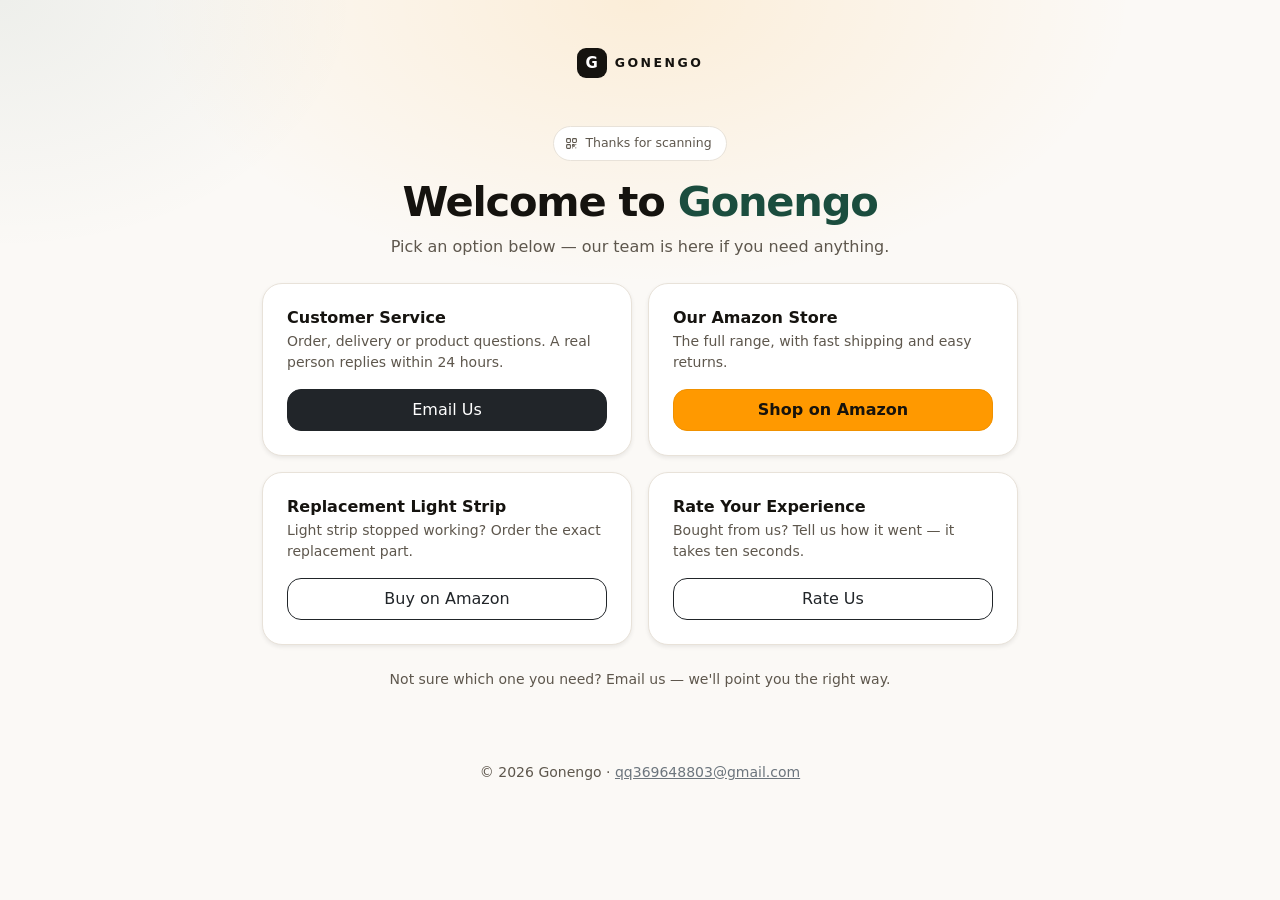
==== commit 9c21b0cd: "2" ====
--- a/index.html
+++ b/index.html
@@ -193,12 +193,7 @@
     Not sure which one you need? Email us — we'll point you the right way.
   </p>
 
-  <!-- 常驻评论入口：所有人都能看到，不跟评分挂钩 -->
-  <p class="text-center small mt-2 mb-0">
-    <a class="link-secondary" href="https://www.amazon.com/review/review-your-purchases" target="_blank" rel="noopener">
-      Happy with your order? Leave a review on Amazon
-    </a>
-  </p>
+
 
 </main>
 
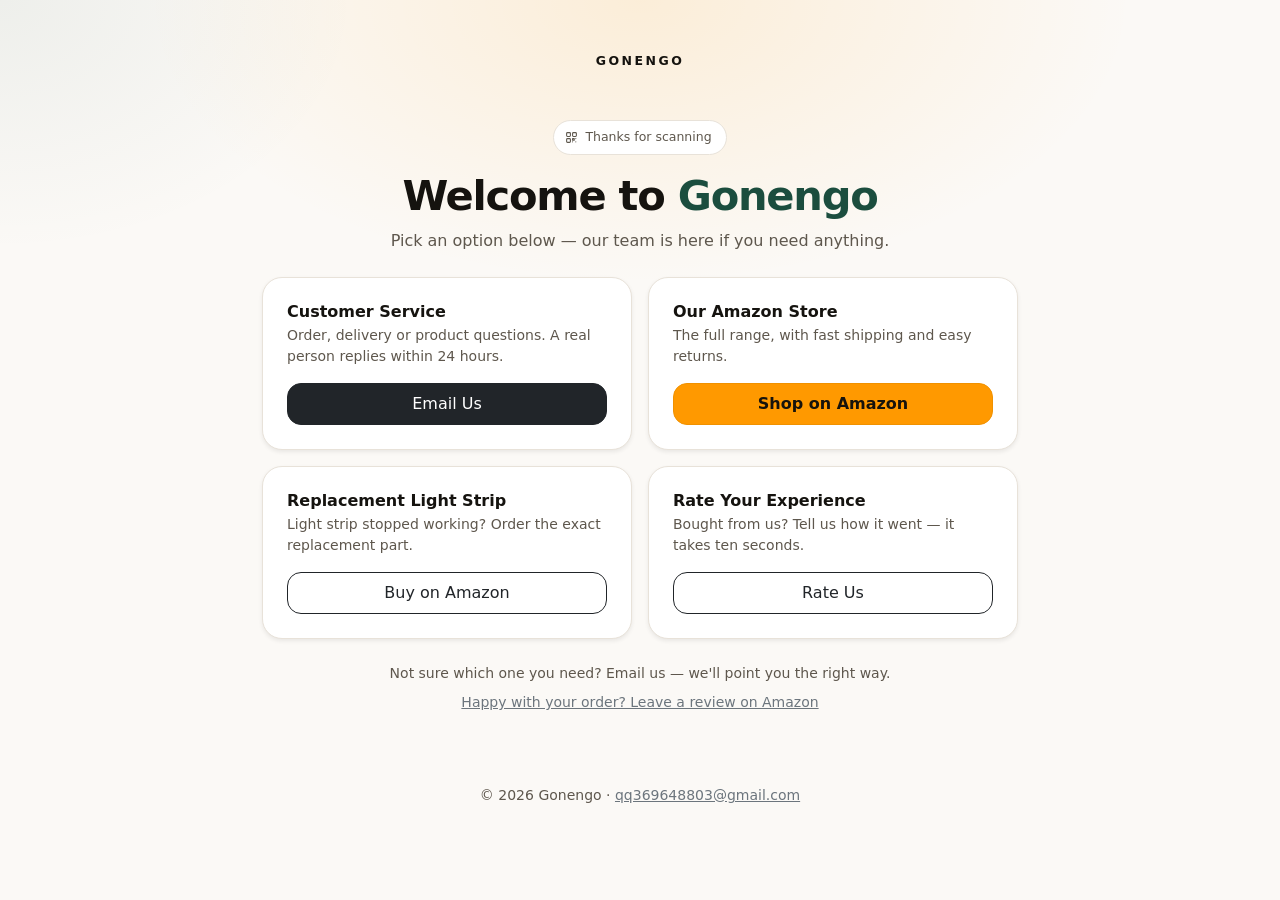
==== commit ef4a9e73: "2" ====
--- a/index.html
+++ b/index.html
@@ -1,8 +1,9 @@
 <!DOCTYPE html>
 <!--
   ============================================================
-  样式：Bootstrap 5.3.3（本地 vendor/bootstrap.min.css，无 CDN 依赖）
-  要改的 4 个链接，直接搜关键词：
+  页面：index.html（入口）+ feedback.html（1-4 星反馈表单）
+  样式：Bootstrap 5.3.3（vendor/）+ 品牌覆盖（theme.css）
+  要改的链接，搜关键词：
     1) 客服邮箱        -> "qq369648803@gmail.com"
     2) 亚马逊店铺      -> "amazon.com/stores"
     3) 灯条购买        -> "B0DC6FLTDQ"
@@ -18,54 +19,9 @@
 <meta name="theme-color" content="#FBF9F6">
 <link rel="icon" href="data:image/svg+xml,%3Csvg xmlns='http://www.w3.org/2000/svg' viewBox='0 0 32 32'%3E%3Crect width='32' height='32' rx='8' fill='%23151310'/%3E%3Ctext x='16' y='22.5' font-family='Arial,Helvetica,sans-serif' font-size='17' font-weight='700' fill='%23fff' text-anchor='middle'%3EG%3C/text%3E%3C/svg%3E">
 <link rel="stylesheet" href="vendor/bootstrap.min.css">
+<link rel="stylesheet" href="theme.css">
 <style>
-  /* --- 只在 Bootstrap 之上做一层“品牌皮”，不重写布局 --- */
-  :root{
-    --bs-body-bg:#FBF9F6;
-    --bs-body-color:#15130F;
-    --bs-body-color-rgb:21,19,15;
-    --bs-border-color:#E8E2D9;
-    --bs-secondary-color:#5E574D;
-    --bs-border-radius:14px;
-    --bs-border-radius-lg:16px;
-    --bs-border-radius-xl:20px;
-    --bs-warning:#FF9900;
-    --bs-warning-rgb:255,153,0;
-    --brand-green:#1B4D3E;
-  }
-
-  body{
-    background:
-      radial-gradient(55% 45% at 50% 0%, rgba(255,153,0,.12), transparent 70%),
-      radial-gradient(40% 40% at 0% 0%, rgba(27,77,62,.06), transparent 70%),
-      var(--bs-body-bg);
-    background-attachment:fixed;
-    -webkit-font-smoothing:antialiased;
-  }
-
-  .brand-mark{
-    width:30px;height:30px;border-radius:9px;background:#15130F;color:#fff;
-    display:grid;place-items:center;font-size:15px;font-weight:700;
-  }
-
-  .pill{
-    display:inline-flex;align-items:center;gap:7px;
-    padding:7px 14px 7px 11px;border-radius:999px;
-    background:#fff;border:1px solid var(--bs-border-color);
-    font-size:12.5px;color:var(--bs-secondary-color);
-  }
-
-  .brand-accent{color:var(--brand-green)}
-
-  .card{--bs-card-bg:#fff;--bs-card-border-color:var(--bs-border-color);--bs-card-border-radius:20px}
-
-  .btn-warning{
-    --bs-btn-color:#17130C;--bs-btn-hover-color:#17130C;--bs-btn-active-color:#17130C;
-    --bs-btn-bg:#FF9900;--bs-btn-hover-bg:#FFA81F;--bs-btn-active-bg:#F08C00;
-    --bs-btn-border-color:#F09100;
-  }
-
-  /* --- 评分弹窗 --- */
+  /* 只有这个页面用到的：评分弹窗 */
   dialog{
     width:min(400px, calc(100% - 28px));
     padding:0;border:0;border-radius:22px;background:#fff;color:var(--bs-body-color);
@@ -75,21 +31,6 @@
   dialog::backdrop{background:rgba(21,19,15,.45)}
   dialog[open]{animation:pop .18s ease-out}
   @keyframes pop{from{opacity:0;transform:translateY(8px) scale(.98)}to{opacity:1;transform:none}}
-
-  .star{
-    width:46px;height:46px;padding:0;border-radius:14px;
-    border:1px solid var(--bs-border-color);background:#fff;color:#C3BCAF;
-    display:grid;place-items:center;
-    transition:color .15s ease, background-color .15s ease, border-color .15s ease;
-    -webkit-tap-highlight-color:transparent;
-  }
-  .star:hover{border-color:#E9C89A}
-  .star.is-on{color:#FF9900;background:#FFF6E6;border-color:#F5C77E}
-  .star:focus-visible{outline:2px solid var(--brand-green);outline-offset:2px}
-
-  @media (prefers-reduced-motion:reduce){
-    *{animation-duration:.001ms !important;transition-duration:.001ms !important}
-  }
 </style>
 </head>
 <body>
@@ -99,8 +40,8 @@
   <!-- brand -->
   <div class="text-center mb-4 mb-md-5">
     <div class="d-inline-flex align-items-center gap-2">
-      <span class="brand-mark" aria-hidden="true">G</span>
-      <span class="fw-semibold text-uppercase" style="font-size:12.5px;letter-spacing:.2em">Gonengo</span>
+
+      <span class="brand-name">Gonengo</span>
     </div>
   </div>
 
@@ -193,7 +134,12 @@
     Not sure which one you need? Email us — we'll point you the right way.
   </p>
 
-
+  <!-- 常驻评论入口：所有人都能看到，不跟评分挂钩 -->
+  <p class="text-center small mt-2 mb-0">
+    <a class="link-secondary" href="https://www.amazon.com/review/review-your-purchases" target="_blank" rel="noopener">
+      Happy with your order? Leave a review on Amazon
+    </a>
+  </p>
 
 </main>
 
@@ -277,23 +223,6 @@
     <button type="button" class="btn btn-link btn-sm text-decoration-none mt-1" data-close style="color:var(--bs-secondary-color)">Close</button>
   </div>
 
-  <!-- step 3：1-4 星 —— 本地谢谢 + 客服 -->
-  <div class="p-4 text-center" data-step="low" hidden>
-    <div class="mb-3">
-      <svg width="46" height="46" viewBox="0 0 24 24" fill="none" stroke="#5E574D" stroke-width="1.6" stroke-linecap="round" stroke-linejoin="round" aria-hidden="true">
-        <path d="M21 11.5a8.4 8.4 0 0 1-9 8.4 9 9 0 0 1-3.8-.9L3 21l1.9-5a8.4 8.4 0 0 1-.9-3.8 8.4 8.4 0 0 1 9-8.4 8.4 8.4 0 0 1 8 7.7z"/>
-      </svg>
-    </div>
-    <h2 class="h5 fw-bold mb-1">Thank you for the feedback</h2>
-    <p class="small mb-4" style="color:var(--bs-secondary-color)">
-      We've logged it. Want us to put it right? Email us and we'll reply within 24 hours.
-    </p>
-    <div class="d-grid gap-2">
-      <a class="btn btn-dark py-2" href="mailto:qq369648803@gmail.com?subject=Order%20feedback%20-%20Gonengo">Email Us</a>
-      <button type="button" class="btn btn-outline-secondary py-2" data-close>Done</button>
-    </div>
-  </div>
-
 </dialog>
 
 <script>
@@ -359,7 +288,8 @@
           window.location.href = 'https://www.amazon.com/review/review-your-purchases';
         }, 1400);
       } else {
-        show('low');
+        // 1-4 星：进我们自己的反馈页
+        window.location.href = 'feedback.html?stars=' + rating;
       }
     });
 
--- a/theme.css
+++ b/theme.css
@@ -0,0 +1,69 @@
+/* ============================================================
+   Gonengo 公共样式（index.html / feedback.html 共用）
+   在 Bootstrap 5.3.3 之上只做一层品牌覆盖，不改布局
+   ============================================================ */
+
+:root{
+  --bs-body-bg:#FBF9F6;
+  --bs-body-color:#15130F;
+  --bs-body-color-rgb:21,19,15;
+  --bs-border-color:#E8E2D9;
+  --bs-secondary-color:#5E574D;
+  --bs-border-radius:14px;
+  --bs-border-radius-lg:16px;
+  --bs-border-radius-xl:20px;
+  --bs-warning:#FF9900;
+  --bs-warning-rgb:255,153,0;
+  --brand-green:#1B4D3E;
+}
+
+body{
+  background:
+    radial-gradient(55% 45% at 50% 0%, rgba(255,153,0,.12), transparent 70%),
+    radial-gradient(40% 40% at 0% 0%, rgba(27,77,62,.06), transparent 70%),
+    var(--bs-body-bg);
+  background-attachment:fixed;
+  -webkit-font-smoothing:antialiased;
+}
+
+.brand-mark{
+  width:30px;height:30px;border-radius:9px;background:#15130F;color:#fff;
+  display:grid;place-items:center;font-size:15px;font-weight:700;
+}
+
+.brand-name{
+  font-size:12.5px;font-weight:600;letter-spacing:.2em;text-transform:uppercase;
+}
+
+.pill{
+  display:inline-flex;align-items:center;gap:7px;
+  padding:7px 14px 7px 11px;border-radius:999px;
+  background:#fff;border:1px solid var(--bs-border-color);
+  font-size:12.5px;color:var(--bs-secondary-color);
+}
+
+.brand-accent{color:var(--brand-green)}
+
+.card{--bs-card-bg:#fff;--bs-card-border-color:var(--bs-border-color);--bs-card-border-radius:20px}
+
+.btn-warning{
+  --bs-btn-color:#17130C;--bs-btn-hover-color:#17130C;--bs-btn-active-color:#17130C;
+  --bs-btn-bg:#FF9900;--bs-btn-hover-bg:#FFA81F;--bs-btn-active-bg:#F08C00;
+  --bs-btn-border-color:#F09100;
+}
+
+/* 星级按钮 */
+.star{
+  width:46px;height:46px;padding:0;border-radius:14px;
+  border:1px solid var(--bs-border-color);background:#fff;color:#C3BCAF;
+  display:grid;place-items:center;
+  transition:color .15s ease, background-color .15s ease, border-color .15s ease;
+  -webkit-tap-highlight-color:transparent;
+}
+.star:hover{border-color:#E9C89A}
+.star.is-on{color:#FF9900;background:#FFF6E6;border-color:#F5C77E}
+.star:focus-visible{outline:2px solid var(--brand-green);outline-offset:2px}
+
+@media (prefers-reduced-motion:reduce){
+  *{animation-duration:.001ms !important;transition-duration:.001ms !important}
+}
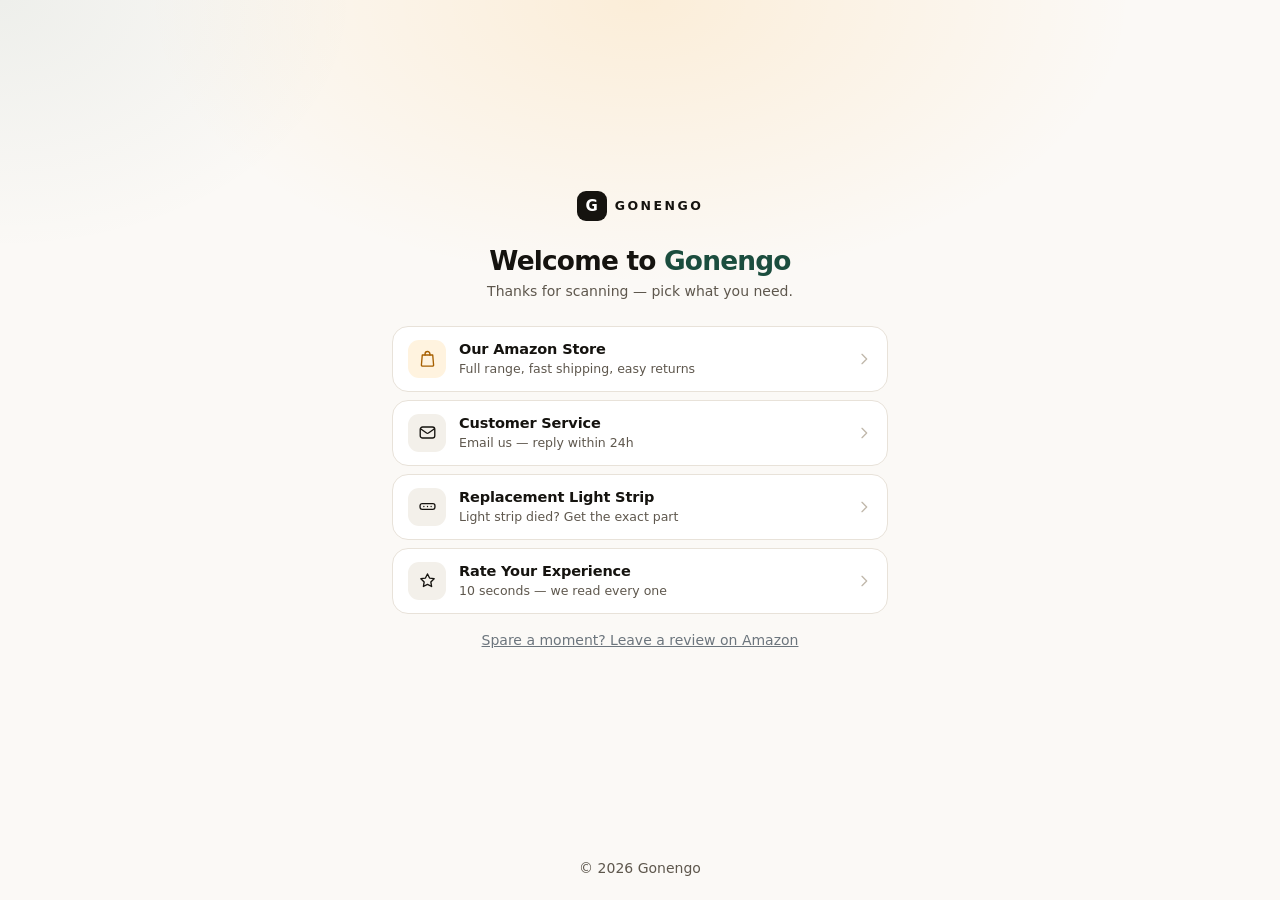
==== commit a5f2006c: "3" ====
--- a/index.html
+++ b/index.html
@@ -1,13 +1,13 @@
 <!DOCTYPE html>
 <!--
   ============================================================
-  页面：index.html（入口）+ feedback.html（1-4 星反馈表单）
-  样式：Bootstrap 5.3.3（vendor/）+ 品牌覆盖（theme.css）
+  入口页（index.html）+ 建议页（feedback.html）
+  样式：Bootstrap 5.3.3（vendor/）+ theme.css + 本页交互样式
   要改的链接，搜关键词：
-    1) 客服邮箱        -> "qq369648803@gmail.com"
-    2) 亚马逊店铺      -> "amazon.com/stores"
-    3) 灯条购买        -> "B0DC6FLTDQ"
-    4) 评论跳转        -> "review-your-purchases"
+    1) 亚马逊店铺 -> "amazon.com/stores"
+    2) 客服邮箱   -> "qq369648803@gmail.com"
+    3) 灯条购买   -> "B0DC6FLTDQ"
+    4) 评论跳转   -> "review-your-purchases"
   ============================================================
 -->
 <html lang="en" data-bs-theme="light">
@@ -15,13 +15,62 @@
 <meta charset="utf-8">
 <meta name="viewport" content="width=device-width, initial-scale=1">
 <title>Gonengo — Customer Service &amp; Amazon Store</title>
-<meta name="description" content="Thanks for scanning the code on your Gonengo package. Contact our team, shop our Amazon store, order a replacement part, or rate your experience.">
+<meta name="description" content="Thanks for scanning the code on your Gonengo package. Shop our Amazon store, contact our team, order a replacement part, or rate your experience.">
 <meta name="theme-color" content="#FBF9F6">
 <link rel="icon" href="data:image/svg+xml,%3Csvg xmlns='http://www.w3.org/2000/svg' viewBox='0 0 32 32'%3E%3Crect width='32' height='32' rx='8' fill='%23151310'/%3E%3Ctext x='16' y='22.5' font-family='Arial,Helvetica,sans-serif' font-size='17' font-weight='700' fill='%23fff' text-anchor='middle'%3EG%3C/text%3E%3C/svg%3E">
 <link rel="stylesheet" href="vendor/bootstrap.min.css">
 <link rel="stylesheet" href="theme.css">
 <style>
-  /* 只有这个页面用到的：评分弹窗 */
+  /* ---------- 列表式入口 ---------- */
+  .item{
+    display:flex;align-items:center;gap:13px;width:100%;
+    padding:13px 15px;
+    background:#fff;border:1px solid var(--bs-border-color);border-radius:16px;
+    text-decoration:none;color:inherit;text-align:left;font-family:inherit;
+    cursor:pointer;-webkit-tap-highlight-color:transparent;
+    transition:transform .16s ease, box-shadow .22s ease, border-color .18s ease, background-color .18s ease;
+    animation:rise .45s cubic-bezier(.2,.7,.2,1) both;
+  }
+  .item:nth-child(1){animation-delay:.02s}
+  .item:nth-child(2){animation-delay:.07s}
+  .item:nth-child(3){animation-delay:.12s}
+  .item:nth-child(4){animation-delay:.17s}
+
+  @keyframes rise{
+    from{opacity:0;transform:translateY(10px)}
+    to{opacity:1;transform:none}
+  }
+
+  .item:active{transform:scale(.972);background:#FCFAF6}
+  .item:focus-visible{outline:2px solid var(--brand-green);outline-offset:3px}
+
+  .item__icon{
+    flex:none;width:38px;height:38px;border-radius:11px;
+    display:grid;place-items:center;background:#F3F0EA;color:#15130F;
+  }
+  .item--amazon .item__icon{background:#FFF3DF;color:#A65F00}
+
+  .item__text{display:flex;flex-direction:column;gap:1px;min-width:0}
+  .item__title{font-size:14.5px;font-weight:650;letter-spacing:-.01em;line-height:1.35}
+  .item__sub{font-size:12.5px;line-height:1.4;color:var(--bs-secondary-color)}
+
+  .item__chev{
+    flex:none;margin-left:auto;color:#C0B8AB;
+    transition:transform .18s ease, color .18s ease;
+  }
+
+  @media (hover:hover){
+    .item:hover{border-color:#D9D1C4;box-shadow:0 12px 26px -20px rgba(21,19,15,.65)}
+    .item:hover .item__chev{transform:translateX(2px);color:#15130F}
+  }
+
+  /* 内容短的时候整块垂直居中，手机上一屏正好铺满 */
+  main{
+    display:flex;flex-direction:column;justify-content:center;
+    min-height:calc(100vh - 58px);
+  }
+
+  /* ---------- 评分弹窗 ---------- */
   dialog{
     width:min(400px, calc(100% - 28px));
     padding:0;border:0;border-radius:22px;background:#fff;color:var(--bs-body-color);
@@ -31,121 +80,110 @@
   dialog::backdrop{background:rgba(21,19,15,.45)}
   dialog[open]{animation:pop .18s ease-out}
   @keyframes pop{from{opacity:0;transform:translateY(8px) scale(.98)}to{opacity:1;transform:none}}
+
+  @media (max-width:380px){
+    .item{padding:12px 13px;gap:11px}
+    .item__icon{width:36px;height:36px}
+  }
 </style>
 </head>
 <body>
 
-<main class="container py-4 py-md-5" style="max-width:780px">
+<main class="container py-4" style="max-width:520px">
 
   <!-- brand -->
-  <div class="text-center mb-4 mb-md-5">
-    <div class="d-inline-flex align-items-center gap-2">
-
-      <span class="brand-name">Gonengo</span>
-    </div>
+  <div class="d-flex align-items-center justify-content-center gap-2 mb-4">
+    <span class="brand-mark" aria-hidden="true">G</span>
+    <span class="brand-name">Gonengo</span>
   </div>
 
   <!-- hero -->
   <div class="text-center mb-4">
-    <span class="pill mb-3">
-      <svg width="13" height="13" viewBox="0 0 24 24" fill="none" stroke="currentColor" stroke-width="2" stroke-linecap="round" stroke-linejoin="round" aria-hidden="true">
-        <rect x="3" y="3" width="7" height="7" rx="1.6"/><rect x="14" y="3" width="7" height="7" rx="1.6"/>
-        <rect x="3" y="14" width="7" height="7" rx="1.6"/><path d="M14 14h3v3h-3zM20 14v.01M14 20v.01M20 20v.01"/>
-      </svg>
-      Thanks for scanning
-    </span>
-    <h1 class="fw-bold mb-2" style="font-size:clamp(1.9rem,6.4vw,2.6rem);letter-spacing:-.03em">
+    <h1 class="fw-bold mb-1" style="font-size:1.65rem;letter-spacing:-.03em">
       Welcome to <span class="brand-accent">Gonengo</span>
     </h1>
-    <p class="mb-0" style="color:var(--bs-secondary-color)">Pick an option below — our team is here if you need anything.</p>
+    <p class="small mb-0" style="color:var(--bs-secondary-color)">Thanks for scanning — pick what you need.</p>
   </div>
 
   <!-- 4 个入口 -->
-  <div class="row g-3">
-
-    <!-- 1. 客服 -->
-    <div class="col-12 col-md-6">
-      <div class="card h-100 border shadow-sm">
-        <div class="card-body p-4 d-flex flex-column">
-          <h2 class="h6 fw-bold mb-1">Customer Service</h2>
-          <p class="small mb-3 flex-grow-1" style="color:var(--bs-secondary-color)">
-            Order, delivery or product questions. A real person replies within 24 hours.
-          </p>
-          <a class="btn btn-dark w-100 py-2"
-             href="mailto:qq369648803@gmail.com?subject=Order%20help%20-%20Gonengo&amp;body=Hi%20Gonengo%20team%2C%0A%0AI%20scanned%20the%20code%20on%20my%20package.%0A%0AMy%20question%3A%20%0A%0AOrder%20number%20(if%20any)%3A%20%0A">
-            Email Us
-          </a>
-        </div>
-      </div>
-    </div>
-
-    <!-- 2. 亚马逊店铺 -->
-    <div class="col-12 col-md-6">
-      <div class="card h-100 border shadow-sm">
-        <div class="card-body p-4 d-flex flex-column">
-          <h2 class="h6 fw-bold mb-1">Our Amazon Store</h2>
-          <p class="small mb-3 flex-grow-1" style="color:var(--bs-secondary-color)">
-            The full range, with fast shipping and easy returns.
-          </p>
-          <a class="btn btn-warning w-100 py-2 fw-semibold"
-             href="https://www.amazon.com/stores/page/F97393AD-041B-486A-B5DB-0F503C40956B"
-             target="_blank" rel="noopener">
-            Shop on Amazon
-          </a>
-        </div>
-      </div>
-    </div>
-
-    <!-- 3. 灯条替换件 -->
-    <div class="col-12 col-md-6">
-      <div class="card h-100 border shadow-sm">
-        <div class="card-body p-4 d-flex flex-column">
-          <h2 class="h6 fw-bold mb-1">Replacement Light Strip</h2>
-          <p class="small mb-3 flex-grow-1" style="color:var(--bs-secondary-color)">
-            Light strip stopped working? Order the exact replacement part.
-          </p>
-          <a class="btn btn-outline-dark w-100 py-2"
-             href="https://www.amazon.com/gp/product/B0DC6FLTDQ"
-             target="_blank" rel="noopener">
-            Buy on Amazon
-          </a>
-        </div>
-      </div>
-    </div>
-
-    <!-- 4. 评分 -->
-    <div class="col-12 col-md-6">
-      <div class="card h-100 border shadow-sm">
-        <div class="card-body p-4 d-flex flex-column">
-          <h2 class="h6 fw-bold mb-1">Rate Your Experience</h2>
-          <p class="small mb-3 flex-grow-1" style="color:var(--bs-secondary-color)">
-            Bought from us? Tell us how it went — it takes ten seconds.
-          </p>
-          <button type="button" class="btn btn-outline-dark w-100 py-2" id="btn-open-review">
-            Rate Us
-          </button>
-        </div>
-      </div>
-    </div>
-
-  </div>
-
-  <p class="text-center small mt-4 mb-0" style="color:var(--bs-secondary-color)">
-    Not sure which one you need? Email us — we'll point you the right way.
+  <div class="d-grid gap-2">
+
+    <a class="item item--amazon" href="https://www.amazon.com/stores/page/F97393AD-041B-486A-B5DB-0F503C40956B" target="_blank" rel="noopener">
+      <span class="item__icon" aria-hidden="true">
+        <svg width="19" height="19" viewBox="0 0 24 24" fill="none" stroke="currentColor" stroke-width="1.7" stroke-linecap="round" stroke-linejoin="round">
+          <path d="M5.4 7.6h13.2l1.1 12.6a1.4 1.4 0 0 1-1.4 1.5H5.7a1.4 1.4 0 0 1-1.4-1.5L5.4 7.6Z"/>
+          <path d="M8.9 7.6V6.2a3.1 3.1 0 0 1 6.2 0v1.4"/>
+        </svg>
+      </span>
+      <span class="item__text">
+        <span class="item__title">Our Amazon Store</span>
+        <span class="item__sub">Full range, fast shipping, easy returns</span>
+      </span>
+      <svg class="item__chev" width="16" height="16" viewBox="0 0 24 24" fill="none" stroke="currentColor" stroke-width="2" stroke-linecap="round" stroke-linejoin="round" aria-hidden="true">
+        <path d="m9 5 7 7-7 7"/>
+      </svg>
+    </a>
+
+    <a class="item" href="mailto:qq369648803@gmail.com?subject=Order%20help%20-%20Gonengo&amp;body=Hi%20Gonengo%20team%2C%0A%0AI%20scanned%20the%20code%20on%20my%20package.%0A%0AMy%20question%3A%20%0A%0AOrder%20number%20(if%20any)%3A%20%0A">
+      <span class="item__icon" aria-hidden="true">
+        <svg width="19" height="19" viewBox="0 0 24 24" fill="none" stroke="currentColor" stroke-width="1.7" stroke-linecap="round" stroke-linejoin="round">
+          <rect x="2.8" y="5" width="18.4" height="14" rx="3"/>
+          <path d="m3.6 7.6 7.2 5.1a2.1 2.1 0 0 0 2.4 0l7.2-5.1"/>
+        </svg>
+      </span>
+      <span class="item__text">
+        <span class="item__title">Customer Service</span>
+        <span class="item__sub">Email us — reply within 24h</span>
+      </span>
+      <svg class="item__chev" width="16" height="16" viewBox="0 0 24 24" fill="none" stroke="currentColor" stroke-width="2" stroke-linecap="round" stroke-linejoin="round" aria-hidden="true">
+        <path d="m9 5 7 7-7 7"/>
+      </svg>
+    </a>
+
+    <a class="item" href="https://www.amazon.com/gp/product/B0DC6FLTDQ" target="_blank" rel="noopener">
+      <span class="item__icon" aria-hidden="true">
+        <svg width="19" height="19" viewBox="0 0 24 24" fill="none" stroke="currentColor" stroke-width="1.7" stroke-linecap="round" stroke-linejoin="round">
+          <rect x="2.6" y="8.4" width="18.8" height="7.2" rx="2.6"/>
+          <path d="M7.4 12h.01M12 12h.01M16.6 12h.01"/>
+        </svg>
+      </span>
+      <span class="item__text">
+        <span class="item__title">Replacement Light Strip</span>
+        <span class="item__sub">Light strip died? Get the exact part</span>
+      </span>
+      <svg class="item__chev" width="16" height="16" viewBox="0 0 24 24" fill="none" stroke="currentColor" stroke-width="2" stroke-linecap="round" stroke-linejoin="round" aria-hidden="true">
+        <path d="m9 5 7 7-7 7"/>
+      </svg>
+    </a>
+
+    <button type="button" class="item" id="btn-open-review">
+      <span class="item__icon" aria-hidden="true">
+        <svg width="19" height="19" viewBox="0 0 24 24" fill="none" stroke="currentColor" stroke-width="1.7" stroke-linejoin="round">
+          <path d="M12 3.7l2.6 5.2 5.8.8-4.2 4.1 1 5.8-5.2-2.7-5.2 2.7 1-5.8-4.2-4.1 5.8-.8z"/>
+        </svg>
+      </span>
+      <span class="item__text">
+        <span class="item__title">Rate Your Experience</span>
+        <span class="item__sub">10 seconds — we read every one</span>
+      </span>
+      <svg class="item__chev" width="16" height="16" viewBox="0 0 24 24" fill="none" stroke="currentColor" stroke-width="2" stroke-linecap="round" stroke-linejoin="round" aria-hidden="true">
+        <path d="m9 5 7 7-7 7"/>
+      </svg>
+    </button>
+
+  </div>
+
+  <!-- 常驻评论入口：所有评分都能走，不跟星星挂钩 -->
+  <p class="text-center small mt-3 mb-0">
+    <a class="link-secondary" href="https://www.amazon.com/review/review-your-purchases" target="_blank" rel="noopener">
+      Spare a moment? Leave a review on Amazon
+    </a>
   </p>
 
-  <!-- 常驻评论入口：所有人都能看到，不跟评分挂钩 -->
-  <p class="text-center small mt-2 mb-0">
-    <a class="link-secondary" href="https://www.amazon.com/review/review-your-purchases" target="_blank" rel="noopener">
-      Happy with your order? Leave a review on Amazon
-    </a>
-  </p>
-
 </main>
 
-<footer class="text-center small py-4" style="color:var(--bs-secondary-color)">
-  © <span id="year">2026</span> Gonengo ·
-  <a class="link-secondary" href="mailto:qq369648803@gmail.com">qq369648803@gmail.com</a>
+<footer class="text-center small py-3" style="color:var(--bs-secondary-color)">
+  © <span id="year">2026</span> Gonengo
 </footer>
 
 <!-- ==================== 评分弹窗 ==================== -->
@@ -154,7 +192,7 @@
   <!-- step 1：选星 -->
   <div class="p-4" data-step="1">
     <h2 class="h5 fw-bold mb-1" id="rd-title">How was your order?</h2>
-    <p class="small mb-0" style="color:var(--bs-secondary-color)">Tap a rating below.</p>
+    <p class="small mb-0" style="color:var(--bs-secondary-color)">Tap a rating.</p>
 
     <div class="d-flex justify-content-center gap-2 my-4" role="group" aria-label="Star rating">
       <button type="button" class="star" data-value="1" aria-label="1 star">
@@ -229,6 +267,16 @@
   (function () {
     document.getElementById('year').textContent = new Date().getFullYear();
 
+    // 轻震动：安卓有效，iPhone 自动忽略
+    function buzz(ms) {
+      if (navigator.vibrate) { try { navigator.vibrate(ms || 8); } catch (e) {} }
+    }
+
+    // 点入口给个触感反馈
+    document.querySelectorAll('.item').forEach(function (el) {
+      el.addEventListener('click', function () { buzz(6); });
+    });
+
     var dialog   = document.getElementById('review-dialog');
     var steps    = dialog.querySelectorAll('[data-step]');
     var stars    = dialog.querySelectorAll('.star');
@@ -268,6 +316,7 @@
       s.addEventListener('click', function () {
         rating = Number(s.getAttribute('data-value'));
         paint();
+        buzz(5);
       });
     });
 
@@ -283,17 +332,14 @@
     confirmBtn.addEventListener('click', function () {
       if (rating === 5) {
         show('high');
-        // 给“谢谢”留一拍，然后交给亚马逊
         redirectTimer = setTimeout(function () {
           window.location.href = 'https://www.amazon.com/review/review-your-purchases';
         }, 1400);
       } else {
-        // 1-4 星：进我们自己的反馈页
         window.location.href = 'feedback.html?stars=' + rating;
       }
     });
 
-    // 客人自己点了按钮，就别再自动跳了
     document.getElementById('btn-amazon-review').addEventListener('click', function () {
       if (redirectTimer) clearTimeout(redirectTimer);
     });
@@ -304,7 +350,6 @@
 
     document.getElementById('btn-open-review').addEventListener('click', open);
 
-    // 供预览/调试用
     window.openReview = open;
   })();
 </script>
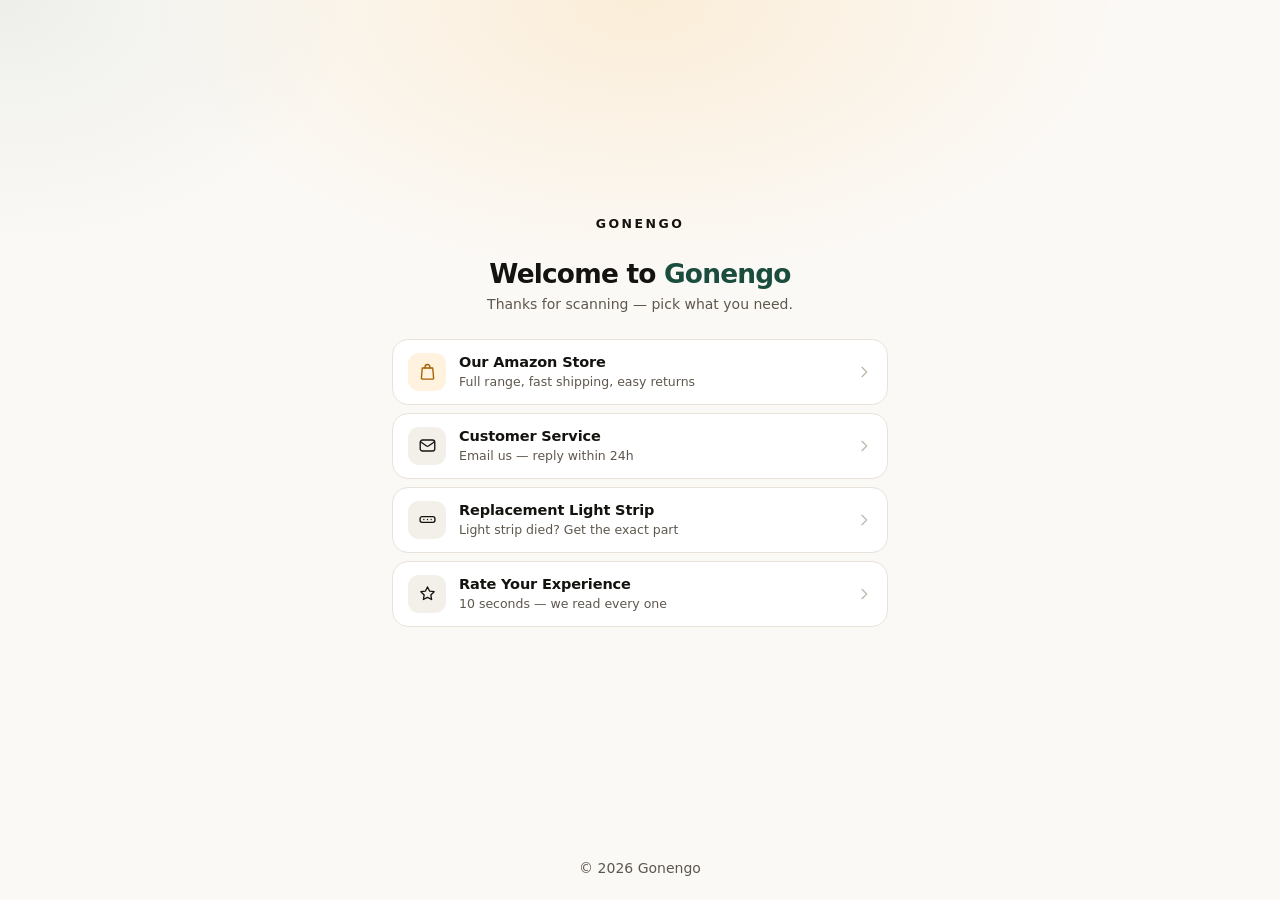
==== commit 42183516: "4" ====
--- a/index.html
+++ b/index.html
@@ -93,7 +93,7 @@
 
   <!-- brand -->
   <div class="d-flex align-items-center justify-content-center gap-2 mb-4">
-    <span class="brand-mark" aria-hidden="true">G</span>
+
     <span class="brand-name">Gonengo</span>
   </div>
 
@@ -173,12 +173,7 @@
 
   </div>
 
-  <!-- 常驻评论入口：所有评分都能走，不跟星星挂钩 -->
-  <p class="text-center small mt-3 mb-0">
-    <a class="link-secondary" href="https://www.amazon.com/review/review-your-purchases" target="_blank" rel="noopener">
-      Spare a moment? Leave a review on Amazon
-    </a>
-  </p>
+
 
 </main>
 
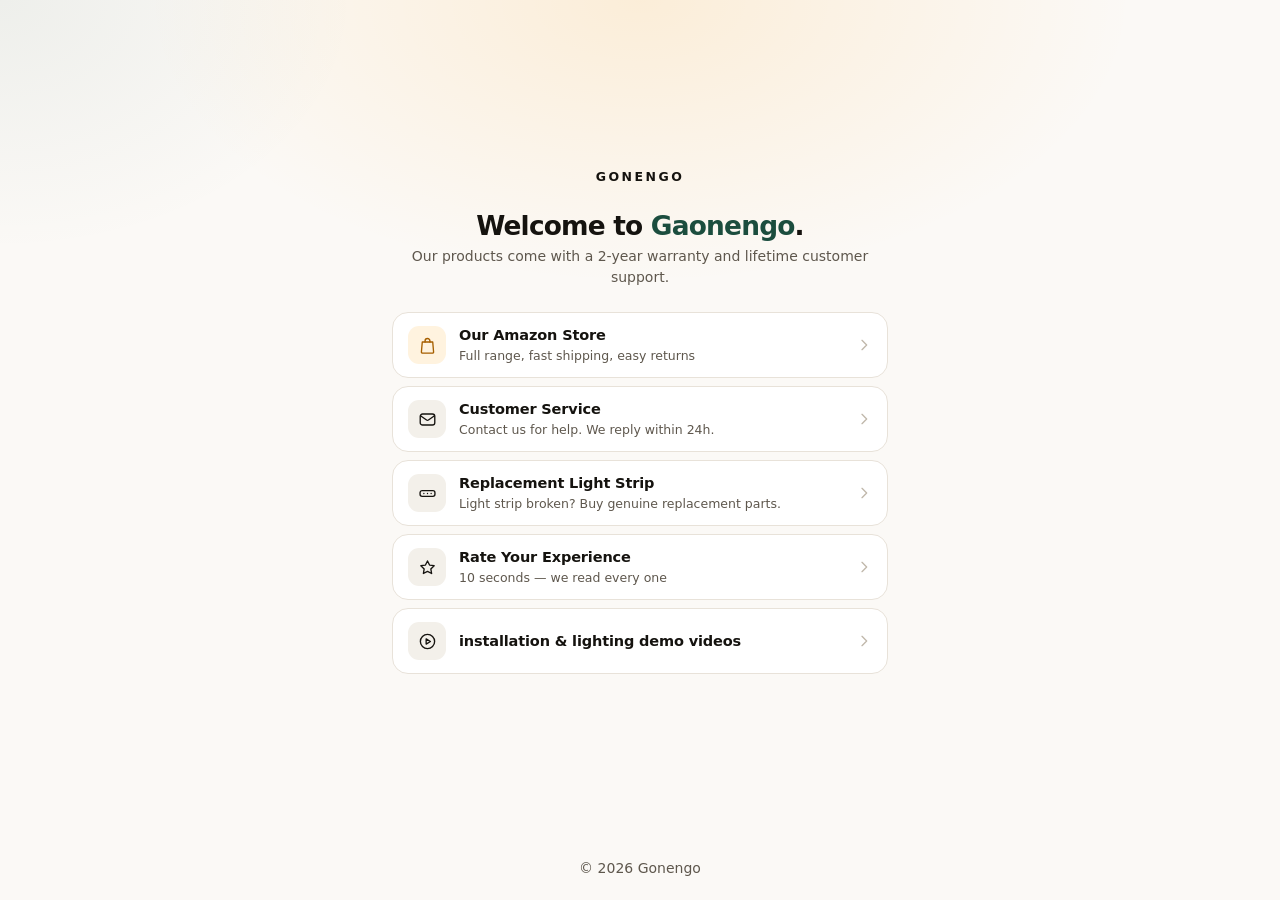
==== commit fe6f5013: "新增安装视频" ====
--- a/index.html
+++ b/index.html
@@ -35,6 +35,7 @@
   .item:nth-child(2){animation-delay:.07s}
   .item:nth-child(3){animation-delay:.12s}
   .item:nth-child(4){animation-delay:.17s}
+  .item:nth-child(5){animation-delay:.22s}
 
   @keyframes rise{
     from{opacity:0;transform:translateY(10px)}
@@ -100,9 +101,9 @@
   <!-- hero -->
   <div class="text-center mb-4">
     <h1 class="fw-bold mb-1" style="font-size:1.65rem;letter-spacing:-.03em">
-      Welcome to <span class="brand-accent">Gonengo</span>
+      Welcome to <span class="brand-accent">Gaonengo</span>.
     </h1>
-    <p class="small mb-0" style="color:var(--bs-secondary-color)">Thanks for scanning — pick what you need.</p>
+    <p class="small mb-0" style="color:var(--bs-secondary-color)">Our products come with a 2-year warranty and lifetime customer support.</p>
   </div>
 
   <!-- 4 个入口 -->
@@ -133,7 +134,7 @@
       </span>
       <span class="item__text">
         <span class="item__title">Customer Service</span>
-        <span class="item__sub">Email us — reply within 24h</span>
+        <span class="item__sub">Contact us for help. We reply within 24h.</span>
       </span>
       <svg class="item__chev" width="16" height="16" viewBox="0 0 24 24" fill="none" stroke="currentColor" stroke-width="2" stroke-linecap="round" stroke-linejoin="round" aria-hidden="true">
         <path d="m9 5 7 7-7 7"/>
@@ -149,7 +150,7 @@
       </span>
       <span class="item__text">
         <span class="item__title">Replacement Light Strip</span>
-        <span class="item__sub">Light strip died? Get the exact part</span>
+        <span class="item__sub">Light strip broken? Buy genuine replacement parts.</span>
       </span>
       <svg class="item__chev" width="16" height="16" viewBox="0 0 24 24" fill="none" stroke="currentColor" stroke-width="2" stroke-linecap="round" stroke-linejoin="round" aria-hidden="true">
         <path d="m9 5 7 7-7 7"/>
@@ -170,6 +171,21 @@
         <path d="m9 5 7 7-7 7"/>
       </svg>
     </button>
+
+    <a class="item" href="install.html">
+      <span class="item__icon" aria-hidden="true">
+        <svg width="19" height="19" viewBox="0 0 24 24" fill="none" stroke="currentColor" stroke-width="1.7" stroke-linecap="round" stroke-linejoin="round">
+          <circle cx="12" cy="12" r="9"/>
+          <path d="M10.3 8.7v6.6l5.4-3.3z"/>
+        </svg>
+      </span>
+      <span class="item__text">
+        <span class="item__title">installation &amp; lighting demo videos</span>
+      </span>
+      <svg class="item__chev" width="16" height="16" viewBox="0 0 24 24" fill="none" stroke="currentColor" stroke-width="2" stroke-linecap="round" stroke-linejoin="round" aria-hidden="true">
+        <path d="m9 5 7 7-7 7"/>
+      </svg>
+    </a>
 
   </div>
 
